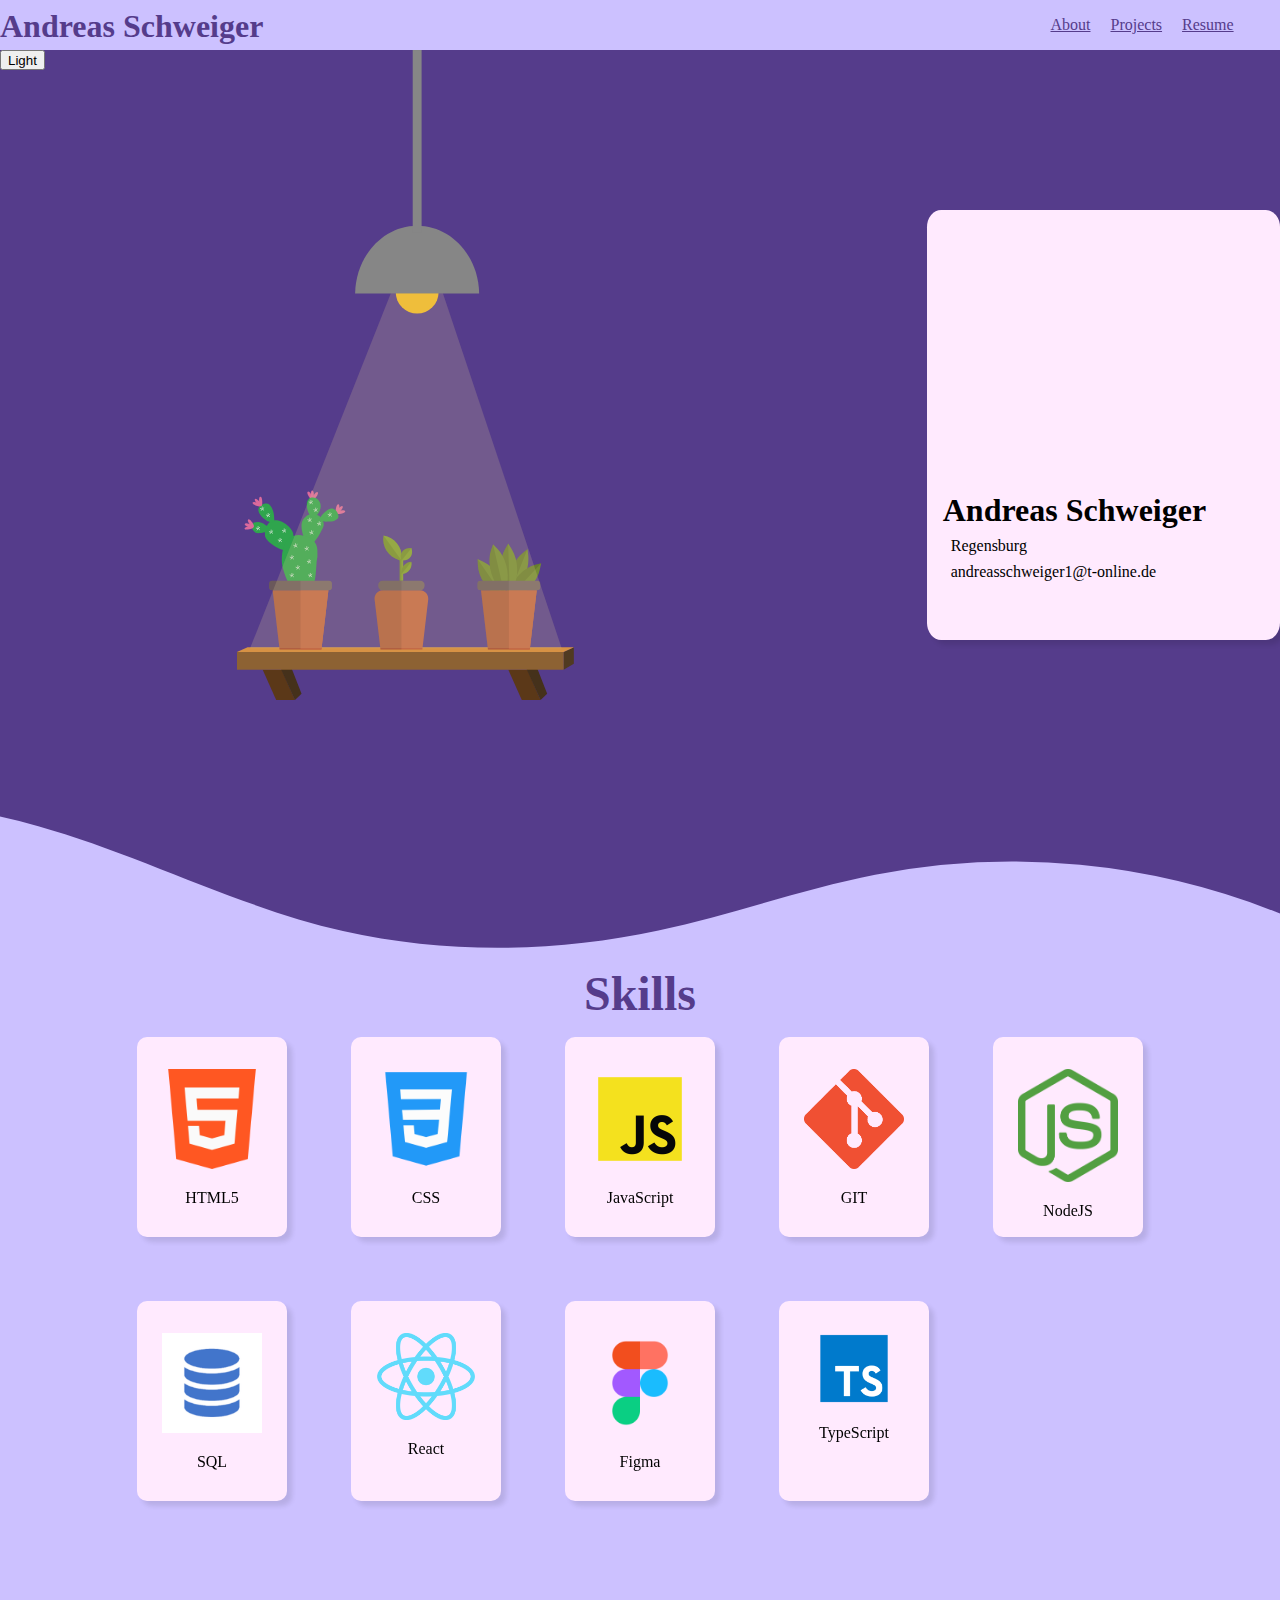
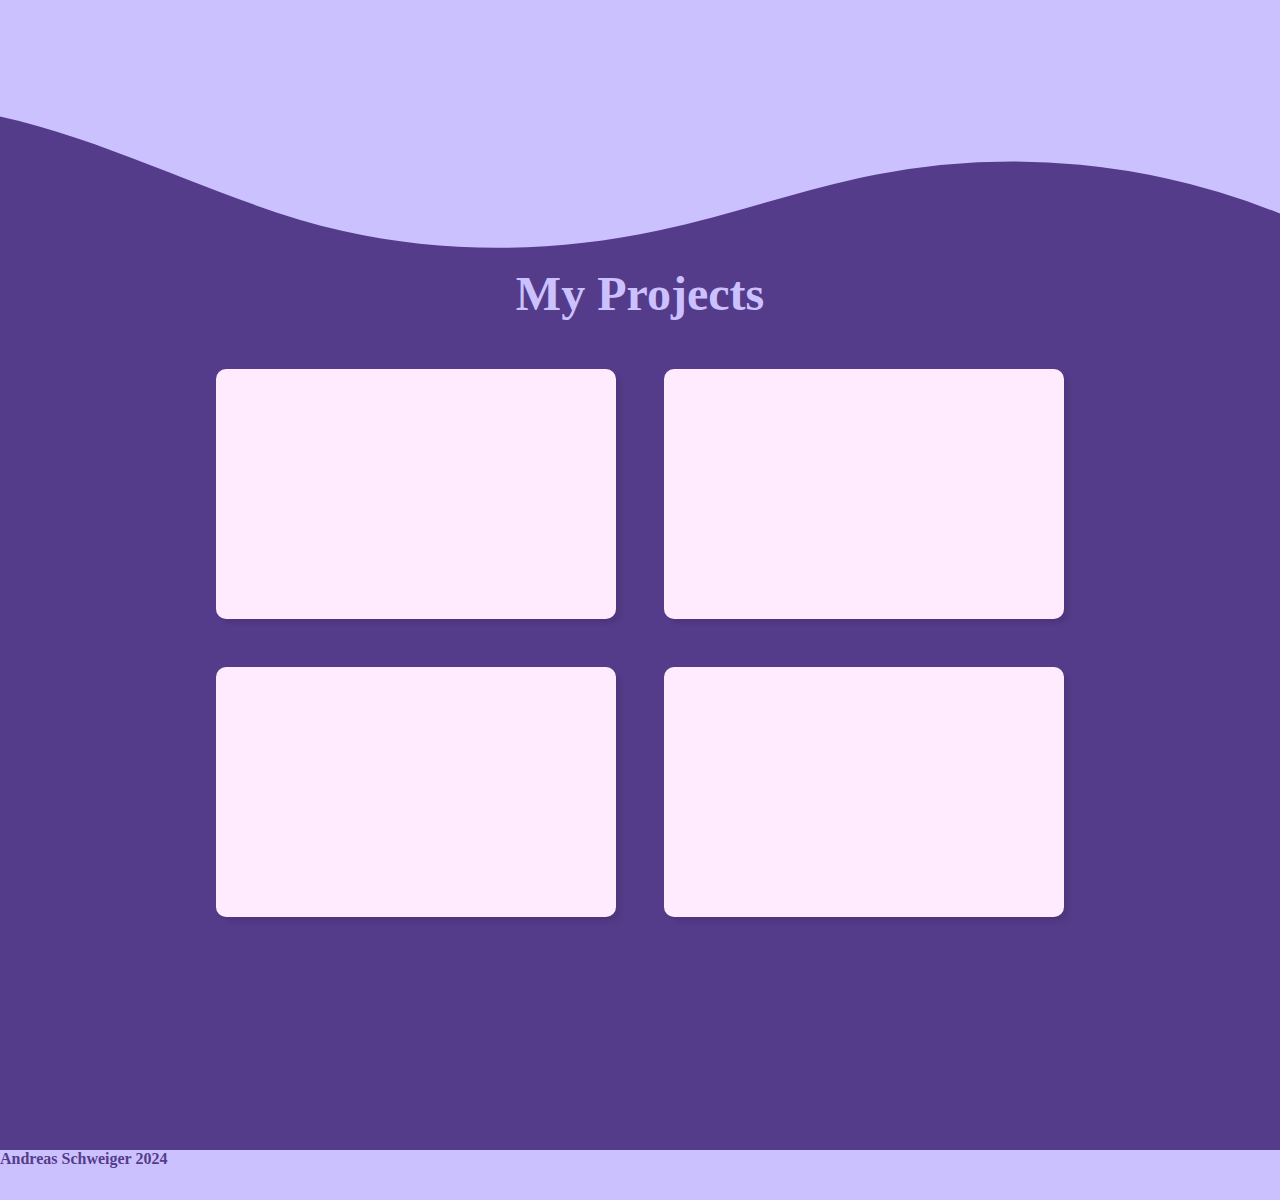
==== index.html @ 39b0c8f9 "adjusted appearence" ====
<!DOCTYPE html>
<html lang="en">
  <head>
    <meta charset="UTF-8" />
    <meta name="viewport" content="width=device-width, initial-scale=1.0" />

    <!-- Autoren Stylesheet -->
    <link rel="stylesheet" href="./src/css/styles.css" />
    <title>Portfolio</title>
  </head>
  <body>
    <!-- NAVIGATIONSLEISTE -->
    <nav id="header-nav">
      <div class="container" id="desktop-nav">
        <div>
          <img src="" alt="" />
          <a href="">
            <h1>Andreas Schweiger</h1>
          </a>
          <ul>
            <li><a href="">About</a></li>
            <li><a href="">Projects</a></li>
            <li><a href="">Resume</a></li>
          </ul>
        </div>
      </div>
    </nav>

    <!-- ABOUT-ME-SECTION -->

    <section id="about-me-section">
      <button id="lightSwitch" style="height: 20px">Light</button>
      <div class="svgContainer">
        <svg
          width="568"
          height="1095"
          viewBox="0 0 568 1095"
          fill="none"
          xmlns="http://www.w3.org/2000/svg"
        >
          <path
            d="M550.25 1014L567.445 1006V1034L550.25 1044V1014Z"
            fill="#503A21"
          />
          <path
            d="M43.2656 1044H75.4011L97.625 1095H66.0078L43.2656 1044Z"
            fill="#5B3818"
          />
          <path
            d="M457.062 1044H489.198L511.422 1095H479.805L457.062 1044Z"
            fill="#5B3818"
          />
          <path
            d="M73.2188 1041H91.794L108.719 1084.5L97.625 1095L73.2188 1041Z"
            fill="#45311B"
          />
          <path
            d="M487.016 1041H505.591L522.516 1084.5L511.422 1095L487.016 1041Z"
            fill="#45311B"
          />
          <rect y="1014" width="550.25" height="30" fill="#8D6233" />
          <path d="M17.75 1006H568L550.25 1014H0L17.75 1006Z" fill="#D79244" />
          <path
            d="M489.491 840.564L490.681 851.78C492.795 871.709 483.196 897.923 468.39 912.654L455.509 925.471L455.14 907.024C454.717 885.822 465.842 860.256 480.974 847.656L489.491 840.564Z"
            fill="#748B34"
          />
          <path
            fill-rule="evenodd"
            clip-rule="evenodd"
            d="M489.491 840.564L455.509 925.471L455.14 907.024C454.717 885.822 465.842 860.256 480.974 847.656L489.491 840.564Z"
            fill="black"
            fill-opacity="0.1"
          />
          <path
            d="M512.431 864.442L510.266 874.869C506.19 894.502 488.52 914.986 469.234 922.435L453.147 928.649L458.279 911.883C464.43 891.783 483.416 872.567 502.367 867.26L512.431 864.442Z"
            fill="#748B34"
          />
          <path
            fill-rule="evenodd"
            clip-rule="evenodd"
            d="M512.431 864.442L453.147 928.649L458.279 911.883C464.43 891.783 483.416 872.567 502.367 867.26L512.431 864.442Z"
            fill="black"
            fill-opacity="0.1"
          />
          <path
            d="M405.244 857.558L414.927 861.991C433.158 870.338 449.191 892.128 452.157 912.588L454.631 929.655L439.429 920.918C421.204 910.443 406.701 887.653 405.75 867.997L405.244 857.558Z"
            fill="#748B34"
          />
          <path
            fill-rule="evenodd"
            clip-rule="evenodd"
            d="M405.244 857.558L454.631 929.655L439.429 920.918C421.204 910.443 406.701 887.653 405.75 867.997L405.244 857.558Z"
            fill="black"
            fill-opacity="0.1"
          />
          <path
            d="M456.896 831.494L462.655 840.452C473.498 857.319 475.236 884.315 466.69 903.141L459.562 918.844L451.48 903.284C441.79 884.63 441.88 857.616 451.688 840.555L456.896 831.494Z"
            fill="#748B34"
          />
          <path
            fill-rule="evenodd"
            clip-rule="evenodd"
            d="M456.896 831.494L459.562 918.844L451.48 903.284C441.79 884.63 441.88 857.616 451.688 840.555L456.896 831.494Z"
            fill="black"
            fill-opacity="0.1"
          />
          <path
            d="M431.348 832.621L438.727 840.298C452.622 854.755 459.538 880.909 454.787 901.03L450.823 917.813L439.89 904.106C426.782 887.673 421.656 861.15 427.986 842.516L431.348 832.621Z"
            fill="#748B34"
          />
          <path
            fill-rule="evenodd"
            clip-rule="evenodd"
            d="M431.348 832.621L450.823 917.813L439.89 904.106C426.782 887.673 421.656 861.15 427.986 842.516L431.348 832.621Z"
            fill="black"
            fill-opacity="0.1"
          />
          <path d="M411 910H505L493.25 1010H422.75L411 910Z" fill="#C26544" />
          <path
            fill-rule="evenodd"
            clip-rule="evenodd"
            d="M505 910H458V1010H493.25L505 910Z"
            fill="#C26544"
          />
          <path
            d="M411 910L422.75 1010H458V910H411Z"
            fill="black"
            fill-opacity="0.1"
          />
          <rect x="405" y="894" width="106" height="16" rx="5" fill="#766366" />
          <path
            fill-rule="evenodd"
            clip-rule="evenodd"
            d="M458 894H410C407.239 894 405 896.239 405 899V905C405 907.761 407.239 910 410 910H458V894Z"
            fill="black"
            fill-opacity="0.1"
          />
          <ellipse
            cx="126.779"
            cy="749.656"
            rx="2.6669"
            ry="7.65615"
            fill="#DC6A9C"
          />
          <ellipse
            cx="2.63903"
            cy="7.74261"
            rx="2.63903"
            ry="7.74261"
            transform="matrix(0.877053 -0.480393 0.513325 0.858194 117 745.386)"
            fill="#DC6A9C"
          />
          <ellipse
            cx="2.62961"
            cy="7.77138"
            rx="2.62961"
            ry="7.77138"
            transform="matrix(0.830435 0.557116 -0.590987 0.806681 133.633 743.624)"
            fill="#DC6A9C"
          />
          <ellipse
            cx="172.586"
            cy="774.268"
            rx="2.6669"
            ry="7.65615"
            transform="rotate(42.978 172.586 774.268)"
            fill="#DC6A9C"
          />
          <ellipse
            cx="2.63903"
            cy="7.74261"
            rx="2.63903"
            ry="7.74261"
            transform="matrix(0.969158 0.24644 -0.20949 0.977811 168.343 764.477)"
            fill="#DC6A9C"
          />
          <ellipse
            cx="2.62961"
            cy="7.77138"
            rx="2.62961"
            ry="7.77138"
            transform="matrix(0.227763 0.973717 -0.982304 0.187293 181.714 774.526)"
            fill="#DC6A9C"
          />
          <path
            d="M95 817C95 828.322 99.4787 844 86.5 844C73.5213 844 47 828.322 47 817C47 805.678 51.5213 792 64.5 792C77.4787 792 95 805.678 95 817Z"
            fill="#2FA54D"
          />
          <path
            d="M145 804.5C140.485 814.581 128.308 836.774 121 833.5C113.692 830.226 105.485 804.081 110 794C114.515 783.919 126.276 778.654 133.585 781.927C140.893 785.201 149.515 794.419 145 804.5Z"
            fill="#2FA54D"
          />
          <path
            d="M141 768.5C141 777.613 133.523 787 128 787C122.477 787 117.5 775.113 117.5 766C117.5 756.887 122.477 754 128 754C133.523 754 141 759.387 141 768.5Z"
            fill="#2FA54D"
          />
          <path
            d="M171 786C171 790.418 163.956 794.5 156.5 794.5C149.044 794.5 139 795.418 139 791C139 786.582 152.044 772.5 159.5 772.5C166.956 772.5 171 781.582 171 786Z"
            fill="#2FA54D"
          />
          <path
            d="M54 807.5C54 812.194 42.4036 814 35.5 814C28.5964 814 25 807.194 25 802.5C25 797.806 28.5964 795 35.5 795C42.4036 795 54 802.806 54 807.5Z"
            fill="#2FA54D"
          />
          <path
            d="M62.5 786.5C62.5 794.232 65.232 795.5 57.5 795.5C49.768 795.5 36 783.232 36 775.5C36 767.768 42.268 764 50 764C57.732 764 62.5 778.768 62.5 786.5Z"
            fill="#2FA54D"
          />
          <path
            d="M135.5 854C132.789 862.867 134.418 897.541 126.853 902.5C117.294 908.765 96.3389 901.983 89.8529 900C85.2041 898.579 80.9806 885.303 78.3529 877C74.4127 864.55 74.6717 850.04 78.3529 838C84.4889 817.93 100.734 814.948 112.353 818.5C119.967 820.828 128.544 822.432 133.5 833.5C136.107 839.323 135.5 846 135.5 854Z"
            fill="#2FA54D"
          />
          <line x1="102.551" y1="868" x2="102.551" y2="872" stroke="#E6EDE7" />
          <line
            y1="-0.5"
            x2="4.26736"
            y2="-0.5"
            transform="matrix(0.752027 -0.659132 0.589716 0.807611 102.842 873)"
            stroke="#E6EDE7"
          />
          <line
            y1="-0.5"
            x2="3.15029"
            y2="-0.5"
            transform="matrix(0.772625 0.634862 -0.564881 0.825173 102.842 873)"
            stroke="#E6EDE7"
          />
          <line
            y1="-0.5"
            x2="3.23165"
            y2="-0.5"
            transform="matrix(-0.564881 0.825173 -0.772625 -0.634862 102.082 872.167)"
            stroke="#E6EDE7"
          />
          <line
            y1="-0.5"
            x2="4.09034"
            y2="-0.5"
            transform="matrix(-0.939322 -0.343038 0.291075 -0.9567 102.842 872.167)"
            stroke="#E6EDE7"
          />
          <line x1="121.551" y1="858" x2="121.551" y2="862" stroke="#E6EDE7" />
          <line
            y1="-0.5"
            x2="4.26736"
            y2="-0.5"
            transform="matrix(0.752027 -0.659132 0.589716 0.807611 121.842 863)"
            stroke="#E6EDE7"
          />
          <line
            y1="-0.5"
            x2="3.15029"
            y2="-0.5"
            transform="matrix(0.772625 0.634862 -0.564881 0.825173 121.842 863)"
            stroke="#E6EDE7"
          />
          <line
            y1="-0.5"
            x2="3.23165"
            y2="-0.5"
            transform="matrix(-0.564881 0.825173 -0.772625 -0.634862 121.082 862.167)"
            stroke="#E6EDE7"
          />
          <line
            y1="-0.5"
            x2="4.09034"
            y2="-0.5"
            transform="matrix(-0.939322 -0.343038 0.291075 -0.9567 121.842 862.167)"
            stroke="#E6EDE7"
          />
          <line x1="92.5513" y1="851" x2="92.5513" y2="855" stroke="#E6EDE7" />
          <line
            y1="-0.5"
            x2="4.26736"
            y2="-0.5"
            transform="matrix(0.752027 -0.659132 0.589716 0.807611 92.8422 856)"
            stroke="#E6EDE7"
          />
          <line
            y1="-0.5"
            x2="3.15029"
            y2="-0.5"
            transform="matrix(0.772625 0.634862 -0.564881 0.825173 92.8422 856)"
            stroke="#E6EDE7"
          />
          <line
            y1="-0.5"
            x2="3.23165"
            y2="-0.5"
            transform="matrix(-0.564881 0.825173 -0.772625 -0.634862 92.0815 855.167)"
            stroke="#E6EDE7"
          />
          <line
            y1="-0.5"
            x2="4.09034"
            y2="-0.5"
            transform="matrix(-0.939322 -0.343038 0.291075 -0.9567 92.8422 855.167)"
            stroke="#E6EDE7"
          />
          <line x1="117.551" y1="836" x2="117.551" y2="840" stroke="#E6EDE7" />
          <line
            y1="-0.5"
            x2="4.26736"
            y2="-0.5"
            transform="matrix(0.752027 -0.659132 0.589716 0.807611 117.842 841)"
            stroke="#E6EDE7"
          />
          <line
            y1="-0.5"
            x2="3.15029"
            y2="-0.5"
            transform="matrix(0.772625 0.634862 -0.564881 0.825173 117.842 841)"
            stroke="#E6EDE7"
          />
          <line
            y1="-0.5"
            x2="3.23165"
            y2="-0.5"
            transform="matrix(-0.564881 0.825173 -0.772625 -0.634862 117.082 840.167)"
            stroke="#E6EDE7"
          />
          <line
            y1="-0.5"
            x2="4.09034"
            y2="-0.5"
            transform="matrix(-0.939322 -0.343038 0.291075 -0.9567 117.842 840.167)"
            stroke="#E6EDE7"
          />
          <line x1="98.5513" y1="831" x2="98.5513" y2="835" stroke="#E6EDE7" />
          <line
            y1="-0.5"
            x2="4.26736"
            y2="-0.5"
            transform="matrix(0.752027 -0.659132 0.589716 0.807611 98.8422 836)"
            stroke="#E6EDE7"
          />
          <line
            y1="-0.5"
            x2="3.15029"
            y2="-0.5"
            transform="matrix(0.772625 0.634862 -0.564881 0.825173 98.8422 836)"
            stroke="#E6EDE7"
          />
          <line
            y1="-0.5"
            x2="3.23165"
            y2="-0.5"
            transform="matrix(-0.564881 0.825173 -0.772625 -0.634862 98.0815 835.167)"
            stroke="#E6EDE7"
          />
          <line
            y1="-0.5"
            x2="4.09034"
            y2="-0.5"
            transform="matrix(-0.939322 -0.343038 0.291075 -0.9567 98.8422 835.167)"
            stroke="#E6EDE7"
          />
          <path d="M60 910H154L142.25 1010H71.75L60 910Z" fill="#C26544" />
          <path
            fill-rule="evenodd"
            clip-rule="evenodd"
            d="M154 910H107V1010H142.25L154 910Z"
            fill="#C26544"
          />
          <path
            d="M60 910L71.75 1010H107V910H60Z"
            fill="black"
            fill-opacity="0.1"
          />
          <rect x="54" y="894" width="106" height="16" rx="5" fill="#766366" />
          <path
            fill-rule="evenodd"
            clip-rule="evenodd"
            d="M107 894H59C56.2386 894 54 896.239 54 899V905C54 907.761 56.2386 910 59 910H107V894Z"
            fill="black"
            fill-opacity="0.1"
          />
          <line x1="125.551" y1="809" x2="125.551" y2="813" stroke="#E6EDE7" />
          <line
            y1="-0.5"
            x2="4.26736"
            y2="-0.5"
            transform="matrix(0.752027 -0.659132 0.589716 0.807611 125.842 814)"
            stroke="#E6EDE7"
          />
          <line
            y1="-0.5"
            x2="3.15029"
            y2="-0.5"
            transform="matrix(0.772625 0.634862 -0.564881 0.825173 125.842 814)"
            stroke="#E6EDE7"
          />
          <line
            y1="-0.5"
            x2="3.23165"
            y2="-0.5"
            transform="matrix(-0.564881 0.825173 -0.772625 -0.634862 125.082 813.167)"
            stroke="#E6EDE7"
          />
          <line
            y1="-0.5"
            x2="4.09034"
            y2="-0.5"
            transform="matrix(-0.939322 -0.343038 0.291075 -0.9567 125.842 813.167)"
            stroke="#E6EDE7"
          />
          <line x1="122.551" y1="788" x2="122.551" y2="792" stroke="#E6EDE7" />
          <line
            y1="-0.5"
            x2="4.26736"
            y2="-0.5"
            transform="matrix(0.752027 -0.659132 0.589716 0.807611 122.842 793)"
            stroke="#E6EDE7"
          />
          <line
            y1="-0.5"
            x2="3.15029"
            y2="-0.5"
            transform="matrix(0.772625 0.634862 -0.564881 0.825173 122.842 793)"
            stroke="#E6EDE7"
          />
          <line
            y1="-0.5"
            x2="3.23165"
            y2="-0.5"
            transform="matrix(-0.564881 0.825173 -0.772625 -0.634862 122.082 792.167)"
            stroke="#E6EDE7"
          />
          <line
            y1="-0.5"
            x2="4.09034"
            y2="-0.5"
            transform="matrix(-0.939322 -0.343038 0.291075 -0.9567 122.842 792.167)"
            stroke="#E6EDE7"
          />
          <line x1="138.551" y1="794" x2="138.551" y2="798" stroke="#E6EDE7" />
          <line
            y1="-0.5"
            x2="4.26736"
            y2="-0.5"
            transform="matrix(0.752027 -0.659132 0.589716 0.807611 138.842 799)"
            stroke="#E6EDE7"
          />
          <line
            y1="-0.5"
            x2="3.15029"
            y2="-0.5"
            transform="matrix(0.772625 0.634862 -0.564881 0.825173 138.842 799)"
            stroke="#E6EDE7"
          />
          <line
            y1="-0.5"
            x2="3.23165"
            y2="-0.5"
            transform="matrix(-0.564881 0.825173 -0.772625 -0.634862 138.082 798.167)"
            stroke="#E6EDE7"
          />
          <line
            y1="-0.5"
            x2="4.09034"
            y2="-0.5"
            transform="matrix(-0.939322 -0.343038 0.291075 -0.9567 138.842 798.167)"
            stroke="#E6EDE7"
          />
          <line x1="72.5513" y1="822" x2="72.5513" y2="826" stroke="#E6EDE7" />
          <line
            y1="-0.5"
            x2="4.26736"
            y2="-0.5"
            transform="matrix(0.752027 -0.659132 0.589716 0.807611 72.8422 827)"
            stroke="#E6EDE7"
          />
          <line
            y1="-0.5"
            x2="3.15029"
            y2="-0.5"
            transform="matrix(0.772625 0.634862 -0.564881 0.825173 72.8422 827)"
            stroke="#E6EDE7"
          />
          <line
            y1="-0.5"
            x2="3.23165"
            y2="-0.5"
            transform="matrix(-0.564881 0.825173 -0.772625 -0.634862 72.0815 826.167)"
            stroke="#E6EDE7"
          />
          <line
            y1="-0.5"
            x2="4.09034"
            y2="-0.5"
            transform="matrix(-0.939322 -0.343038 0.291075 -0.9567 72.8422 826.167)"
            stroke="#E6EDE7"
          />
          <line x1="79.5513" y1="806" x2="79.5513" y2="810" stroke="#E6EDE7" />
          <line
            y1="-0.5"
            x2="4.26736"
            y2="-0.5"
            transform="matrix(0.752027 -0.659132 0.589716 0.807611 79.8422 811)"
            stroke="#E6EDE7"
          />
          <line
            y1="-0.5"
            x2="3.15029"
            y2="-0.5"
            transform="matrix(0.772625 0.634862 -0.564881 0.825173 79.8422 811)"
            stroke="#E6EDE7"
          />
          <line
            y1="-0.5"
            x2="3.23165"
            y2="-0.5"
            transform="matrix(-0.564881 0.825173 -0.772625 -0.634862 79.0815 810.167)"
            stroke="#E6EDE7"
          />
          <line
            y1="-0.5"
            x2="4.09034"
            y2="-0.5"
            transform="matrix(-0.939322 -0.343038 0.291075 -0.9567 79.8422 810.167)"
            stroke="#E6EDE7"
          />
          <line x1="57.5513" y1="808" x2="57.5513" y2="812" stroke="#E6EDE7" />
          <line
            y1="-0.5"
            x2="4.26736"
            y2="-0.5"
            transform="matrix(0.752027 -0.659132 0.589716 0.807611 57.8422 813)"
            stroke="#E6EDE7"
          />
          <line
            y1="-0.5"
            x2="3.15029"
            y2="-0.5"
            transform="matrix(0.772625 0.634862 -0.564881 0.825173 57.8422 813)"
            stroke="#E6EDE7"
          />
          <line
            y1="-0.5"
            x2="3.23165"
            y2="-0.5"
            transform="matrix(-0.564881 0.825173 -0.772625 -0.634862 57.0815 812.167)"
            stroke="#E6EDE7"
          />
          <line
            y1="-0.5"
            x2="4.09034"
            y2="-0.5"
            transform="matrix(-0.939322 -0.343038 0.291075 -0.9567 57.8422 812.167)"
            stroke="#E6EDE7"
          />
          <line x1="123.551" y1="881" x2="123.551" y2="885" stroke="#E6EDE7" />
          <line
            y1="-0.5"
            x2="4.26736"
            y2="-0.5"
            transform="matrix(0.752027 -0.659132 0.589716 0.807611 123.842 886)"
            stroke="#E6EDE7"
          />
          <line
            y1="-0.5"
            x2="3.15029"
            y2="-0.5"
            transform="matrix(0.772625 0.634862 -0.564881 0.825173 123.842 886)"
            stroke="#E6EDE7"
          />
          <line
            y1="-0.5"
            x2="3.23165"
            y2="-0.5"
            transform="matrix(-0.564881 0.825173 -0.772625 -0.634862 123.082 885.167)"
            stroke="#E6EDE7"
          />
          <line
            y1="-0.5"
            x2="4.09034"
            y2="-0.5"
            transform="matrix(-0.939322 -0.343038 0.291075 -0.9567 123.842 885.167)"
            stroke="#E6EDE7"
          />
          <line x1="35.5513" y1="802" x2="35.5513" y2="806" stroke="#E6EDE7" />
          <line
            y1="-0.5"
            x2="4.26736"
            y2="-0.5"
            transform="matrix(0.752027 -0.659132 0.589716 0.807611 35.8422 807)"
            stroke="#E6EDE7"
          />
          <line
            y1="-0.5"
            x2="3.15029"
            y2="-0.5"
            transform="matrix(0.772625 0.634862 -0.564881 0.825173 35.8422 807)"
            stroke="#E6EDE7"
          />
          <line
            y1="-0.5"
            x2="3.23165"
            y2="-0.5"
            transform="matrix(-0.564881 0.825173 -0.772625 -0.634862 35.0815 806.167)"
            stroke="#E6EDE7"
          />
          <line
            y1="-0.5"
            x2="4.09034"
            y2="-0.5"
            transform="matrix(-0.939322 -0.343038 0.291075 -0.9567 35.8422 806.167)"
            stroke="#E6EDE7"
          />
          <line x1="42.5513" y1="769" x2="42.5513" y2="773" stroke="#E6EDE7" />
          <line
            y1="-0.5"
            x2="4.26736"
            y2="-0.5"
            transform="matrix(0.752027 -0.659132 0.589716 0.807611 42.8422 774)"
            stroke="#E6EDE7"
          />
          <line
            y1="-0.5"
            x2="3.15029"
            y2="-0.5"
            transform="matrix(0.772625 0.634862 -0.564881 0.825173 42.8422 774)"
            stroke="#E6EDE7"
          />
          <line
            y1="-0.5"
            x2="3.23165"
            y2="-0.5"
            transform="matrix(-0.564881 0.825173 -0.772625 -0.634862 42.0815 773.167)"
            stroke="#E6EDE7"
          />
          <line
            y1="-0.5"
            x2="4.09034"
            y2="-0.5"
            transform="matrix(-0.939322 -0.343038 0.291075 -0.9567 42.8422 773.167)"
            stroke="#E6EDE7"
          />
          <line x1="52.5513" y1="780" x2="52.5513" y2="784" stroke="#E6EDE7" />
          <line
            y1="-0.5"
            x2="4.26736"
            y2="-0.5"
            transform="matrix(0.752027 -0.659132 0.589716 0.807611 52.8422 785)"
            stroke="#E6EDE7"
          />
          <line
            y1="-0.5"
            x2="3.15029"
            y2="-0.5"
            transform="matrix(0.772625 0.634862 -0.564881 0.825173 52.8422 785)"
            stroke="#E6EDE7"
          />
          <line
            y1="-0.5"
            x2="3.23165"
            y2="-0.5"
            transform="matrix(-0.564881 0.825173 -0.772625 -0.634862 52.0815 784.167)"
            stroke="#E6EDE7"
          />
          <line
            y1="-0.5"
            x2="4.09034"
            y2="-0.5"
            transform="matrix(-0.939322 -0.343038 0.291075 -0.9567 52.8422 784.167)"
            stroke="#E6EDE7"
          />
          <line x1="132.551" y1="771" x2="132.551" y2="775" stroke="#E6EDE7" />
          <line
            y1="-0.5"
            x2="4.26736"
            y2="-0.5"
            transform="matrix(0.752027 -0.659132 0.589716 0.807611 132.842 776)"
            stroke="#E6EDE7"
          />
          <line
            y1="-0.5"
            x2="3.15029"
            y2="-0.5"
            transform="matrix(0.772625 0.634862 -0.564881 0.825173 132.842 776)"
            stroke="#E6EDE7"
          />
          <line
            y1="-0.5"
            x2="3.23165"
            y2="-0.5"
            transform="matrix(-0.564881 0.825173 -0.772625 -0.634862 132.082 775.167)"
            stroke="#E6EDE7"
          />
          <line
            y1="-0.5"
            x2="4.09034"
            y2="-0.5"
            transform="matrix(-0.939322 -0.343038 0.291075 -0.9567 132.842 775.167)"
            stroke="#E6EDE7"
          />
          <line x1="124.551" y1="758" x2="124.551" y2="762" stroke="#E6EDE7" />
          <line
            y1="-0.5"
            x2="4.26736"
            y2="-0.5"
            transform="matrix(0.752027 -0.659132 0.589716 0.807611 124.842 763)"
            stroke="#E6EDE7"
          />
          <line
            y1="-0.5"
            x2="3.15029"
            y2="-0.5"
            transform="matrix(0.772625 0.634862 -0.564881 0.825173 124.842 763)"
            stroke="#E6EDE7"
          />
          <line
            y1="-0.5"
            x2="3.23165"
            y2="-0.5"
            transform="matrix(-0.564881 0.825173 -0.772625 -0.634862 124.082 762.167)"
            stroke="#E6EDE7"
          />
          <line
            y1="-0.5"
            x2="4.09034"
            y2="-0.5"
            transform="matrix(-0.939322 -0.343038 0.291075 -0.9567 124.842 762.167)"
            stroke="#E6EDE7"
          />
          <line x1="156.551" y1="779" x2="156.551" y2="783" stroke="#E6EDE7" />
          <line
            y1="-0.5"
            x2="4.26736"
            y2="-0.5"
            transform="matrix(0.752027 -0.659132 0.589716 0.807611 156.842 784)"
            stroke="#E6EDE7"
          />
          <line
            y1="-0.5"
            x2="3.15029"
            y2="-0.5"
            transform="matrix(0.772625 0.634862 -0.564881 0.825173 156.842 784)"
            stroke="#E6EDE7"
          />
          <line
            y1="-0.5"
            x2="3.23165"
            y2="-0.5"
            transform="matrix(-0.564881 0.825173 -0.772625 -0.634862 156.082 783.167)"
            stroke="#E6EDE7"
          />
          <line
            y1="-0.5"
            x2="4.09034"
            y2="-0.5"
            transform="matrix(-0.939322 -0.343038 0.291075 -0.9567 156.842 783.167)"
            stroke="#E6EDE7"
          />
          <line x1="92.5513" y1="881" x2="92.5513" y2="885" stroke="#E6EDE7" />
          <line
            y1="-0.5"
            x2="4.26736"
            y2="-0.5"
            transform="matrix(0.752027 -0.659132 0.589716 0.807611 92.8422 886)"
            stroke="#E6EDE7"
          />
          <line
            y1="-0.5"
            x2="3.15029"
            y2="-0.5"
            transform="matrix(0.772625 0.634862 -0.564881 0.825173 92.8422 886)"
            stroke="#E6EDE7"
          />
          <line
            y1="-0.5"
            x2="3.23165"
            y2="-0.5"
            transform="matrix(-0.564881 0.825173 -0.772625 -0.634862 92.0815 885.167)"
            stroke="#E6EDE7"
          />
          <line
            y1="-0.5"
            x2="4.09034"
            y2="-0.5"
            transform="matrix(-0.939322 -0.343038 0.291075 -0.9567 92.8422 885.167)"
            stroke="#E6EDE7"
          />
          <ellipse
            cx="35.4097"
            cy="762.098"
            rx="2.6669"
            ry="7.65615"
            transform="rotate(-40.3213 35.4097 762.098)"
            fill="#DC6A9C"
          />
          <ellipse
            cx="2.63903"
            cy="7.74261"
            rx="2.63903"
            ry="7.74261"
            transform="matrix(0.35784 -0.933783 0.946688 0.322152 25.1912 765.17)"
            fill="#DC6A9C"
          />
          <ellipse
            cx="2.62961"
            cy="7.77138"
            rx="2.62961"
            ry="7.77138"
            transform="matrix(0.993641 -0.112593 0.0713974 0.997448 36.7317 753.064)"
            fill="#DC6A9C"
          />
          <ellipse
            cx="20.3494"
            cy="801.063"
            rx="2.6669"
            ry="7.65615"
            transform="rotate(-71.6161 20.3494 801.063)"
            fill="#DC6A9C"
          />
          <ellipse
            cx="2.63903"
            cy="7.74261"
            rx="2.63903"
            ry="7.74261"
            transform="matrix(-0.179268 -0.9838 0.97629 -0.216467 13.2134 808.996)"
            fill="#DC6A9C"
          />
          <ellipse
            cx="2.62961"
            cy="7.77138"
            rx="2.62961"
            ry="7.77138"
            transform="matrix(0.790588 -0.612348 0.579124 0.815239 16.7863 792.657)"
            fill="#DC6A9C"
          />
          <path
            d="M231.837 925.634C230.859 917.312 237.362 910 245.741 910H308.259C316.638 910 323.141 917.312 322.163 925.634L312.25 1010H241.75L231.837 925.634Z"
            fill="#C26544"
          />
          <path
            fill-rule="evenodd"
            clip-rule="evenodd"
            d="M277 910H245.741C237.362 910 230.859 917.312 231.837 925.634L241.75 1010H277V910Z"
            fill="black"
            fill-opacity="0.1"
          />
          <rect x="238" y="894" width="78" height="16" rx="7" fill="#766366" />
          <path
            fill-rule="evenodd"
            clip-rule="evenodd"
            d="M277 894H245C241.134 894 238 897.134 238 901V903C238 906.866 241.134 910 245 910H277V894Z"
            fill="black"
            fill-opacity="0.1"
          />
          <rect x="274" y="858" width="6" height="36" fill="#829F31" />
          <path
            fill-rule="evenodd"
            clip-rule="evenodd"
            d="M277 858H274V894H277V858Z"
            fill="black"
            fill-opacity="0.1"
          />
          <path
            d="M246.771 818.053V818.053C265.571 821.208 278.942 837.677 277.819 856.298L277.558 860.631L273.293 859.427C254.966 854.254 243.545 836.437 246.771 818.053V818.053Z"
            fill="#829F31"
          />
          <path
            fill-rule="evenodd"
            clip-rule="evenodd"
            d="M246.771 818.053L277.558 860.631L273.293 859.427C254.966 854.254 243.545 836.437 246.771 818.053V818.053Z"
            fill="black"
            fill-opacity="0.1"
          />
          <path
            d="M293.935 839.144V839.144C297.697 850.661 291.586 859.713 279.745 860.164L276.989 860.269L276.438 857.627C274.066 846.274 281.601 838.314 293.935 839.144V839.144Z"
            fill="#829F31"
          />
          <path
            fill-rule="evenodd"
            clip-rule="evenodd"
            d="M293.935 839.144L276.989 860.269L276.438 857.627C274.066 846.274 281.601 838.314 293.935 839.144V839.144Z"
            fill="black"
            fill-opacity="0.1"
          />
          <path
            d="M293.888 862.16V862.16C295.643 872.138 289.355 881.053 279.286 882.864L276.943 883.285L276.803 880.96C276.203 870.965 283.561 862.87 293.888 862.16V862.16Z"
            fill="#829F31"
          />
          <path
            fill-rule="evenodd"
            clip-rule="evenodd"
            d="M293.888 862.16L276.943 883.285L276.803 880.96C276.203 870.965 283.561 862.87 293.888 862.16V862.16Z"
            fill="black"
            fill-opacity="0.1"
          />
          <ellipse
            cx="303.516"
            cy="408.063"
            rx="36.1059"
            ry="35.9367"
            fill="#F2B925"
          />
          <path
            fill-rule="evenodd"
            clip-rule="evenodd"
            d="M199 410.177H408C406.986 346.941 360.588 296.026 303.5 296.026C246.412 296.026 200.014 346.941 199 410.177Z"
            fill="#868686"
          />
          <rect x="296" width="15" height="307" fill="#868686" />
          <path
            id="lightBeam"
            d="M259 410H347L547 1008H22L259 410Z"
            fill="#E7D094"
            fill-opacity="0.2"
          />
        </svg>
      </div>
      <div id="about-container">
        <a href="mailto:andreasschweiger1@t-online.de">Contact</a>
      </div>

      <div id="img-container" class="grow">
        <label for=""></label>
        <img
          style="visibility: hidden"
          src="./src/img/Autor_Picture.jpg"
          alt="Picture of author"
        />
        <h1>Andreas Schweiger</h1>
        <p>Regensburg</p>
        <p>andreasschweiger1@t-online.de</p>
      </div>

      <div class="wave">
        <svg
          data-name="Layer 1"
          xmlns="http://www.w3.org/2000/svg"
          viewBox="0 0 1200 120"
          preserveAspectRatio="none"
        >
          <path
            d="M321.39,56.44c58-10.79,114.16-30.13,172-41.86,82.39-16.72,168.19-17.73,250.45-.39C823.78,31,906.67,72,985.66,92.83c70.05,18.48,146.53,26.09,214.34,3V0H0V27.35A600.21,600.21,0,0,0,321.39,56.44Z"
            class="waveLight"
          ></path>
        </svg>
      </div>
    </section>

    <section id="skills-section">
      <h1>Skills</h1>
      <div class="grid-container">
        <div class="skills grow">
          <div class="flipper">
            <div class="front">
              <img src="./src/img/html_logo.png" alt="HTML Logo" />
              <p>HTML5</p>
            </div>
            <div class="back">
              <h1>HTML</h1>
              <p>Lorem</p>
            </div>
          </div>
        </div>

        <div class="skills grow">
          <div class="flipper">
            <div class="front">
              <img src="./src/img/css_logo.png" alt="HTML Logo" />
              <p>CSS</p>
            </div>
            <div class="back">
              <h1>CSS</h1>
              <p>Lorem</p>
            </div>
          </div>
        </div>

        <div class="skills grow">
          <div class="flipper">
            <div class="front">
              <img src="./src/img/js_logo.png" alt="HTML Logo" />
              <p>JavaScript</p>
            </div>
            <div class="back">
              <h1>JavaScript</h1>
              <p>Lorem</p>
            </div>
          </div>
        </div>

        <div class="skills grow">
          <div class="flipper">
            <div class="front">
              <img src="./src/img/git_logo.png" alt="HTML Logo" />
              <p>GIT</p>
            </div>
            <div class="back">
              <h1>GIT</h1>
              <p>Lorem</p>
            </div>
          </div>
        </div>

        <div class="skills grow">
          <div class="flipper">
            <div class="front">
              <img src="./src/img/node-js_logo.png" alt="HTML Logo" />
              <p>NodeJS</p>
            </div>
            <div class="back">
              <h1>NodeJS</h1>
              <p>Lorem</p>
            </div>
          </div>
        </div>

        <div class="skills grow">
          <div class="flipper">
            <div class="front">
              <img src="./src/img/sql_logo.png" alt="HTML Logo" />
              <p>SQL</p>
            </div>
            <div class="back">
              <h1>SQL</h1>
              <p>Lorem</p>
            </div>
          </div>
        </div>

        <div class="skills grow">
          <div class="flipper">
            <div class="front">
              <img src="./src/img/react_logo.png" alt="HTML Logo" />
              <p>React</p>
            </div>
            <div class="back">
              <h1>React</h1>
              <p>Lorem</p>
            </div>
          </div>
        </div>

        <div class="skills grow">
          <div class="flipper">
            <div class="front">
              <img src="./src/img/figma_logo.png" alt="HTML Logo" />
              <p>Figma</p>
            </div>
            <div class="back">
              <h1>Figma</h1>
              <p>Lorem</p>
            </div>
          </div>
        </div>

        <div class="skills grow">
          <div class="flipper">
            <div class="front">
              <img src="./src/img/ts_logo.png" alt="HTML Logo" />
              <p>TypeScript</p>
            </div>
            <div class="back">
              <h1>TypeScript</h1>
              <p>Lorem</p>
            </div>
          </div>
        </div>
      </div>
      <div class="wave">
        <svg
          data-name="Layer 1"
          xmlns="http://www.w3.org/2000/svg"
          viewBox="0 0 1200 120"
          preserveAspectRatio="none"
        >
          <path
            d="M321.39,56.44c58-10.79,114.16-30.13,172-41.86,82.39-16.72,168.19-17.73,250.45-.39C823.78,31,906.67,72,985.66,92.83c70.05,18.48,146.53,26.09,214.34,3V0H0V27.35A600.21,600.21,0,0,0,321.39,56.44Z"
            class="waveDark"
          ></path>
        </svg>
      </div>
    </section>

    <section id="project-Section">
      <h1>My Projects</h1>
      <div id="projectsGrid">
        <div class="grow"></div>
        <div class="grow"></div>
        <div class="grow"></div>
        <div class="grow"></div>
      </div>
    </section>

    <footer>Andreas Schweiger 2024</footer>

    <script src="./src/js/index.js"></script>
  </body>
</html>
---- src/css/styles.css ----
/* ===GLOBAL */

html {
  font-size: 16px;
  width: 100%;
}

body {
  margin: 0;
}

* {
  box-sizing: border-box;
}

/* ===GENERELL=== */

section {
  height: 100vh;
  position: relative;
}

h1 {
  margin: 0;
}

footer {
  height: 50px;
  background-color: #ccc1ff;
  color: #553c8b;
  font-weight: bold;
}

.grow {
  transition: all 0.2s ease-in-out;
  box-shadow: 5px 5px 5px rgba(0, 0, 0, 0.1);
}

.grow:hover {
  transform: scale(1.1);
}

/* Colores
#553C8B
#9EA9F0
#CCC1FF
#FFEAFE
*/

/* ===NAVIGATION-BAR=== */
#header-nav {
  width: 100%;
  height: 50px;
  background-color: #ccc1ff;
  position: relative;
}

#header-nav h1 {
  margin: 0;
  color: #553c8b;
  padding-top: 0.5rem;
  float: left;
}

#header-nav .col-6 {
  padding: 0;
}

#desktop-nav {
  width: 97%;
}

#header-nav ul {
  margin: 0;
  padding: 0;
  float: right;
  height: 100%;
}

#header-nav ul > li {
  display: inline-block;
  height: 100%;
  padding: 0.5rem;
}

#header-nav ul > li > a {
  margin-top: 0.5rem;
  display: inline-block;
  color: #553c8b;
}

@media (max-width: 423px) {
  #header-nav ul {
    display: none;
  }
}

/* ===ABOUT-ME=== */
#about-me-section {
  background-color: #553c8b;
  display: flex;
}

.svgContainer {
  display: inline-block;
  margin-left: 12rem;
}

.svgContainer svg {
  width: auto;
  height: 650px;
}

#about-container {
  margin-top: 3rem;
  padding-left: 3rem;
}

#about-container > h1 {
  font-size: 3rem;
}

#img-container {
  width: 650px;
  height: 430px;
  padding: 2rem 0;
  background-color: #ffeafe;
  border-radius: 4%;
  margin-left: 15rem;
  margin-top: 10rem;
}

/* @media (max-width: 1403px) {
  #img-container {
    display: none;
  }
} */

#about-me-section img {
  height: 250px;
  width: auto;
  display: flex;
  margin-right: auto;
  margin-left: auto;
  border-radius: 4%;
}

#img-container > h1 {
  padding-left: 1rem;
  margin-bottom: 0.5rem;
}

#img-container > p {
  padding-left: 1.5rem;
  margin-top: 0;
  margin-bottom: 0.5rem;
}

#about-container > a:link {
  text-decoration: none;
  color: #553c8b;
  font-size: 1.3rem;
}

#about-container > a:active {
  text-decoration: none;
  color: #553c8b;
  font-size: 1.3rem;
}

#about-container > a:visited {
  text-decoration: none;
  color: #553c8b;
  font-size: 1.3rem;
}

#about-container > a:hover {
  text-decoration: none;
  color: #553c8b;
  font-weight: bold;
  font-size: 1.3rem;
}

.wave {
  width: 100%;
  margin: 0;
  padding: 0;
}

.wave svg {
  width: 100%;
  margin: 0;
}

.wave {
  position: absolute;
  bottom: 0;
  left: 0;
  width: 100%;
  overflow: hidden;
  line-height: 0;
  transform: rotate(180deg);
}

.wave svg {
  position: relative;
  display: block;
  width: calc(118% + 1.3px);
  height: 160px;
}

.wave .waveLight {
  fill: #ccc1ff;
}

.wave .waveDark {
  fill: #553c8b;
}

/* ===SKILLS-SECTION===*/

#skills-section {
  background-color: #ccc1ff;
}

#skills-section > h1 {
  text-align: center;
  padding: 1rem;
  font-size: 3rem;
  color: #553c8b;
}

.grid-container {
  display: grid;
  grid-template-columns: auto auto auto auto auto;
  gap: 4rem;
  width: 80%;
  margin-left: auto;
  margin-right: auto;
  justify-content: center;
  align-items: center;
}

.skills img {
  width: 100px;
  height: auto;
  margin-top: 2rem;
}

.skills {
  text-align: center;
  background-color: #ffeafe;
  border-radius: 10px;
  width: 150px;
  height: 200px;
  background-color: transparent;
  box-shadow: none;
}

.flipper {
  position: relative;
  width: 100%;
  height: 100%;
  transition: transform 0.6s;
  transform-style: preserve-3d;
}

.skills:hover .flipper {
  transform: rotateY(180deg);
}

.front,
.back {
  position: absolute;
  width: 100%;
  height: 100%;
  backface-visibility: hidden;
  padding-left: 1rem;
  padding-right: 1rem;
  border-radius: 10px;
}

.front {
  background-color: #ffeafe;
  box-shadow: 5px 5px 5px rgba(0, 0, 0, 0.1);
}

.back {
  background-color: #ffeafe;
  transform: rotateY(180deg);
  box-shadow: 15px 15px 15px rgba(0, 0, 0, 0.1);
}

/* ===Projects Section=== */

#project-Section {
  background-color: #553c8b;
}

#project-Section > h1 {
  text-align: center;
  padding-top: 1rem;
  font-size: 3rem;
  color: #ccc1ff;
}

#projectsGrid {
  display: grid;
  grid-template-columns: auto auto;
  justify-content: center;
  padding-top: 3rem;
  gap: 3rem;
}

#projectsGrid > div {
  background-color: #ffeafe;
  border-radius: 10px;
  width: 400px;
  height: 250px;
}
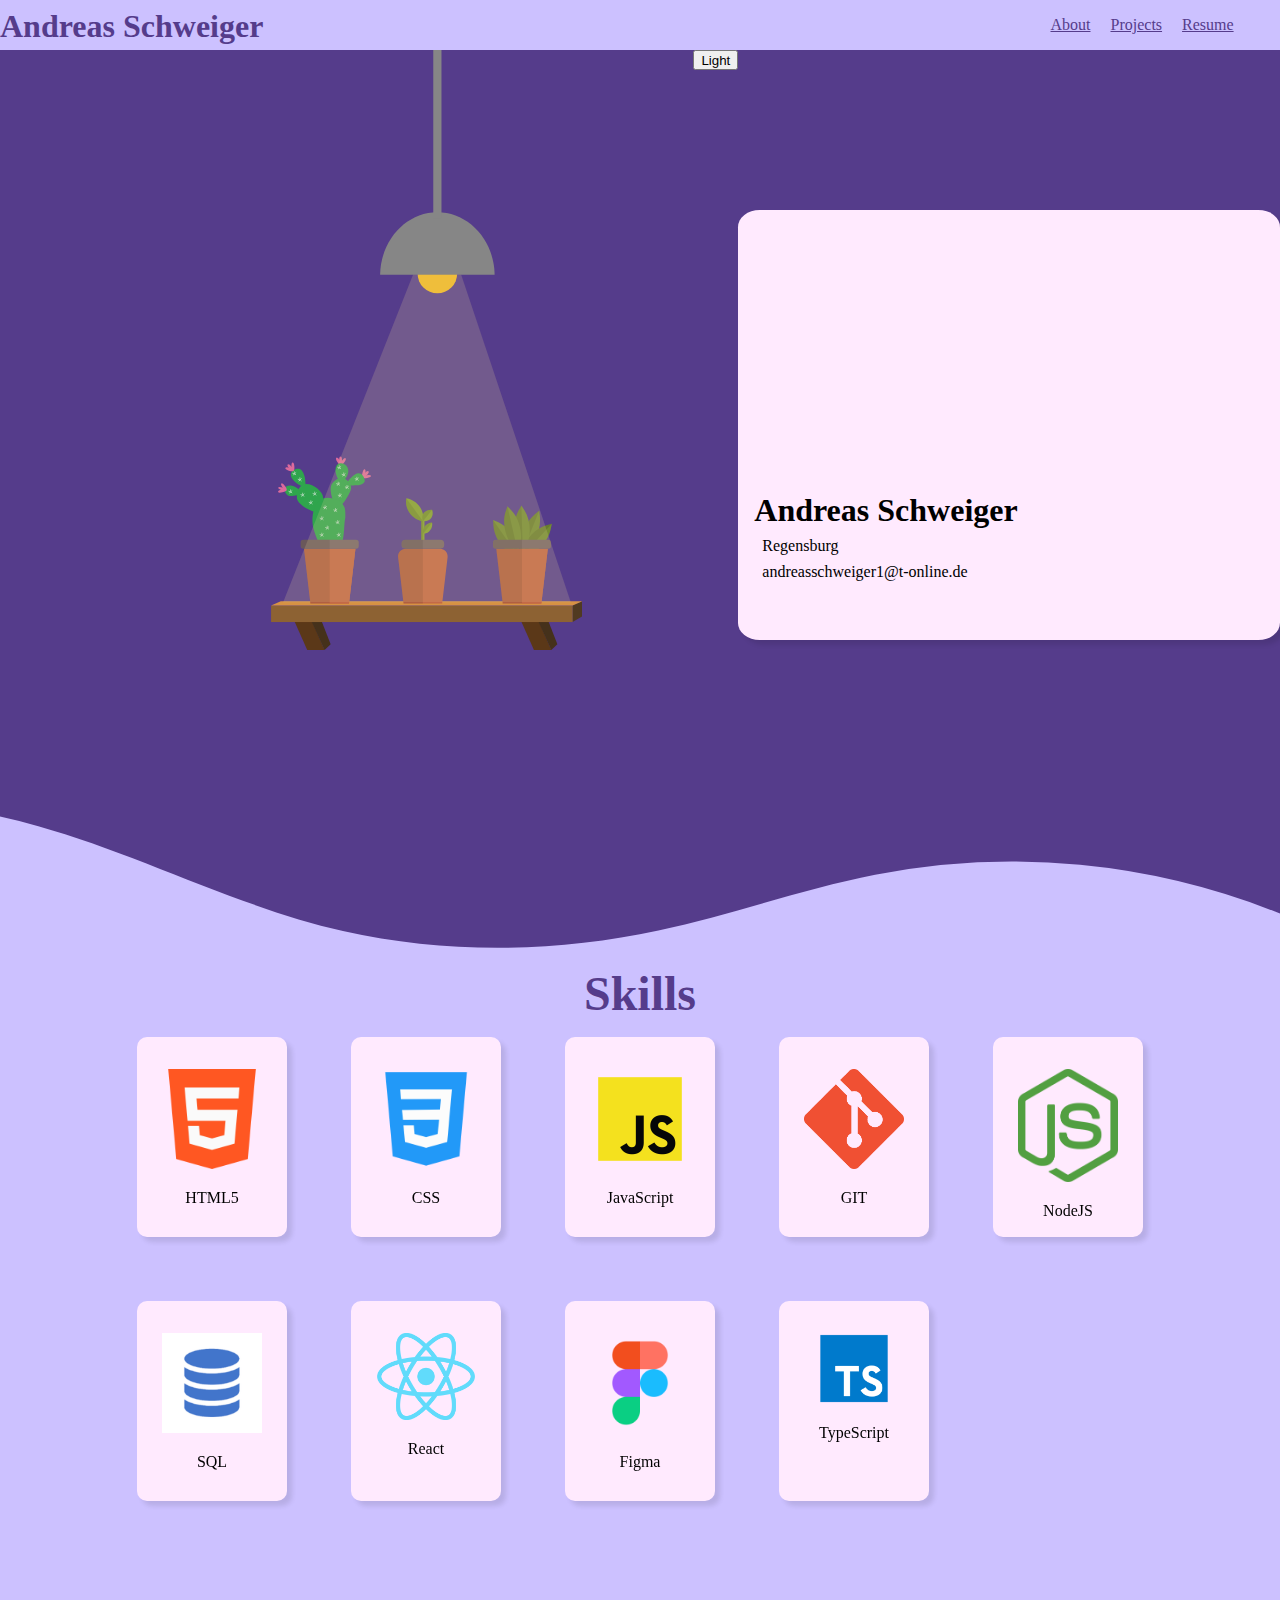
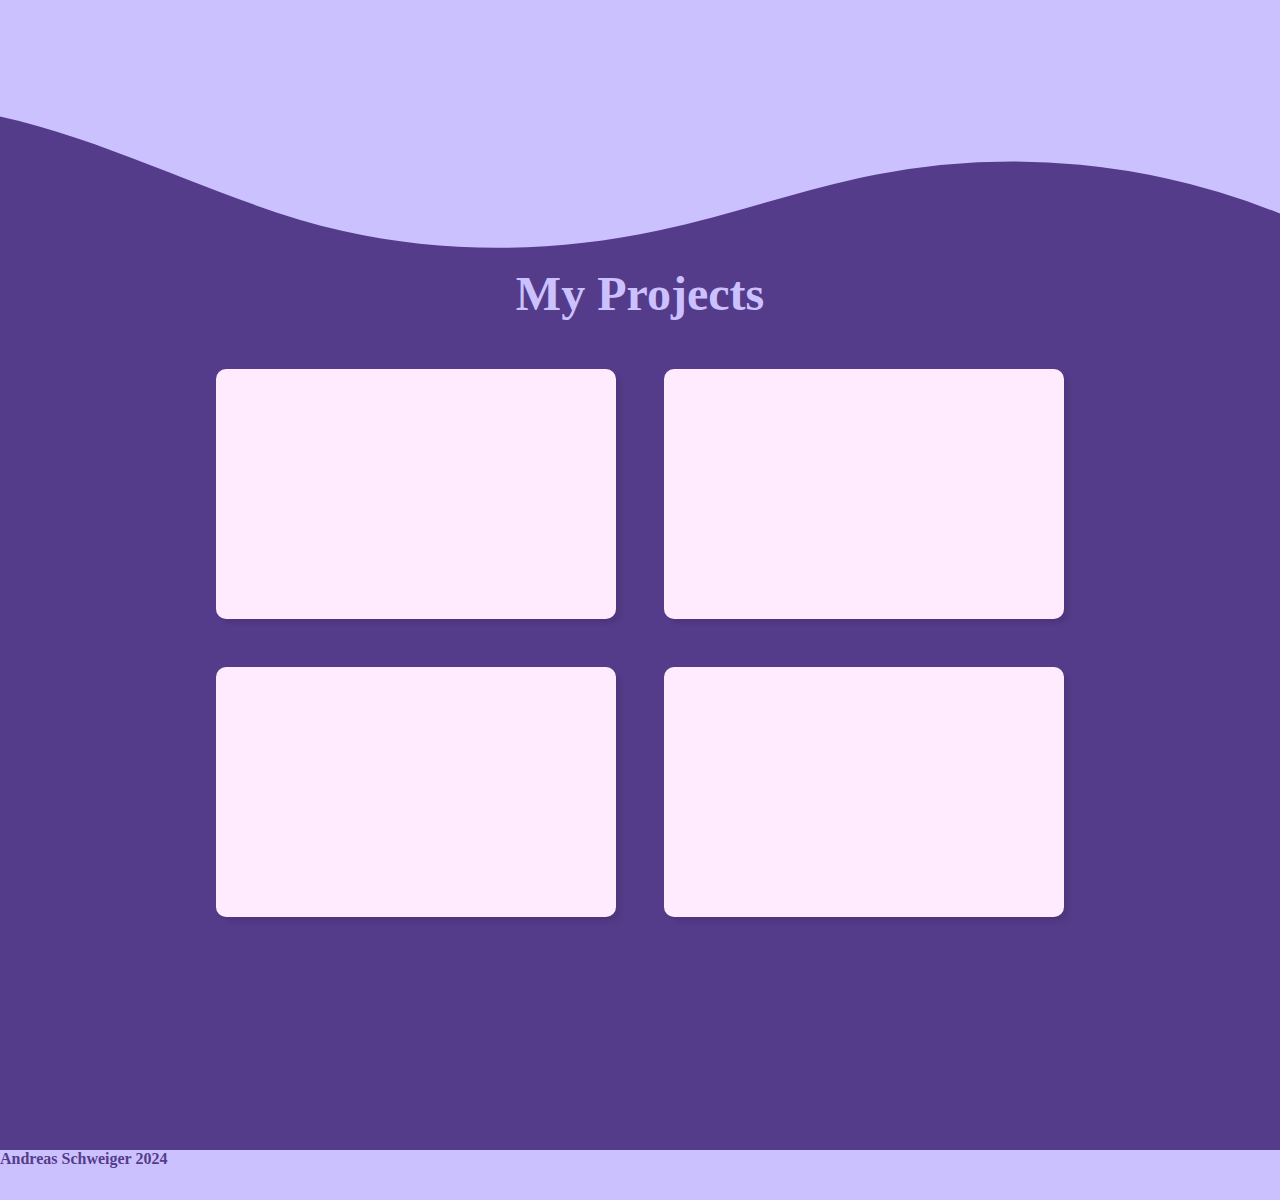
==== commit c80b62ea: "first step for responsiveness with media querries" ====
--- a/index.html
+++ b/index.html
@@ -29,7 +29,6 @@
     <!-- ABOUT-ME-SECTION -->
 
     <section id="about-me-section">
-      <button id="lightSwitch" style="height: 20px">Light</button>
       <div class="svgContainer">
         <svg
           width="568"
@@ -911,10 +910,10 @@
           />
         </svg>
       </div>
-      <div id="about-container">
+      <!-- <div id="about-container" style="display: none">
         <a href="mailto:andreasschweiger1@t-online.de">Contact</a>
-      </div>
-
+      </div> -->
+      <button id="lightSwitch" style="height: 20px">Light</button>
       <div id="img-container" class="grow">
         <label for=""></label>
         <img
--- a/src/css/styles.css
+++ b/src/css/styles.css
@@ -103,12 +103,14 @@
 
 .svgContainer {
   display: inline-block;
-  margin-left: 12rem;
+  margin-left: 10rem;
+  width: 50%;
+  height: 600px;
 }
 
 .svgContainer svg {
-  width: auto;
-  height: 650px;
+  width: 100%;
+  height: 600px;
 }
 
 #about-container {
@@ -126,8 +128,47 @@
   padding: 2rem 0;
   background-color: #ffeafe;
   border-radius: 4%;
-  margin-left: 15rem;
+
   margin-top: 10rem;
+}
+@media (max-width: 1133px) {
+  .svgContainer {
+    display: none;
+  }
+
+  #lightSwitch {
+    display: none;
+  }
+
+  #img-container {
+    margin: 0;
+  }
+
+  #about-me-section {
+    align-items: center;
+    justify-content: center;
+  }
+}
+
+@media (max-width: 720px) {
+  #img-container {
+    width: 550px;
+    height: 330px;
+  }
+}
+
+@media (max-width: 590px) {
+  #img-container {
+    width: 500px;
+    height: 300px;
+  }
+}
+
+@media (max-width: 530px) {
+  #img-container {
+    width: 260px;
+    height: 450px;
+  }
 }
 
 /* @media (max-width: 1403px) {
@@ -241,6 +282,37 @@
   align-items: center;
 }
 
+@media (max-width: 1080px) {
+  .grid-container {
+    grid-template-columns: auto auto auto auto;
+  }
+  #skills-section {
+    height: 135vh;
+  }
+}
+
+@media (max-width: 860px) {
+  .grid-container {
+    grid-template-columns: auto auto auto;
+  }
+}
+
+@media (max-width: 624px) {
+  .grid-container {
+    grid-template-columns: auto auto;
+  }
+
+  #skills-section {
+    height: 200vh;
+  }
+}
+
+@media (max-width: 400px) {
+  .grid-container {
+    grid-template-columns: auto;
+  }
+}
+
 .skills img {
   width: 100px;
   height: auto;
@@ -311,6 +383,15 @@
   padding-top: 3rem;
   gap: 3rem;
 }
+@media (max-width: 860px) {
+  #projectsGrid {
+    grid-template-columns: auto;
+    grid-template-rows: auto auto;
+  }
+  #projectsGrid > div:not(:nth-child(-n + 2)) {
+    display: none;
+  }
+}
 
 #projectsGrid > div {
   background-color: #ffeafe;
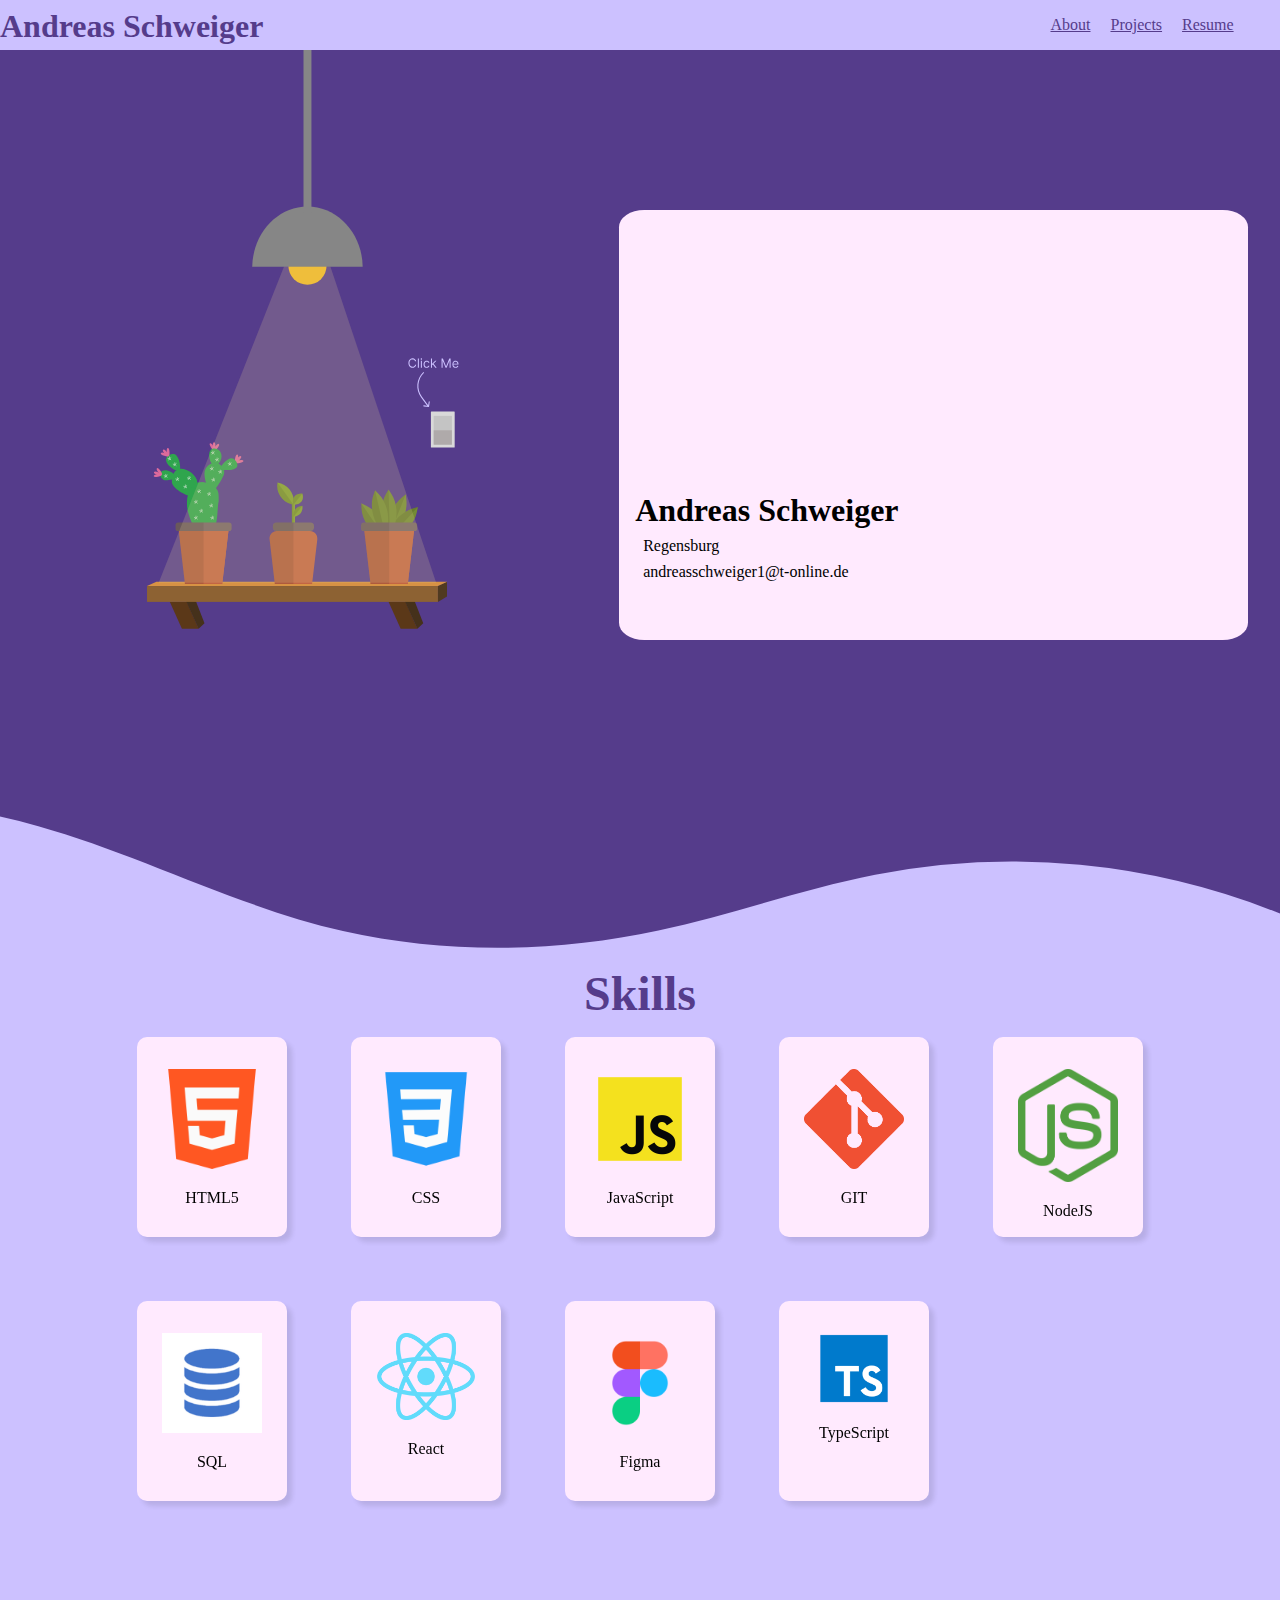
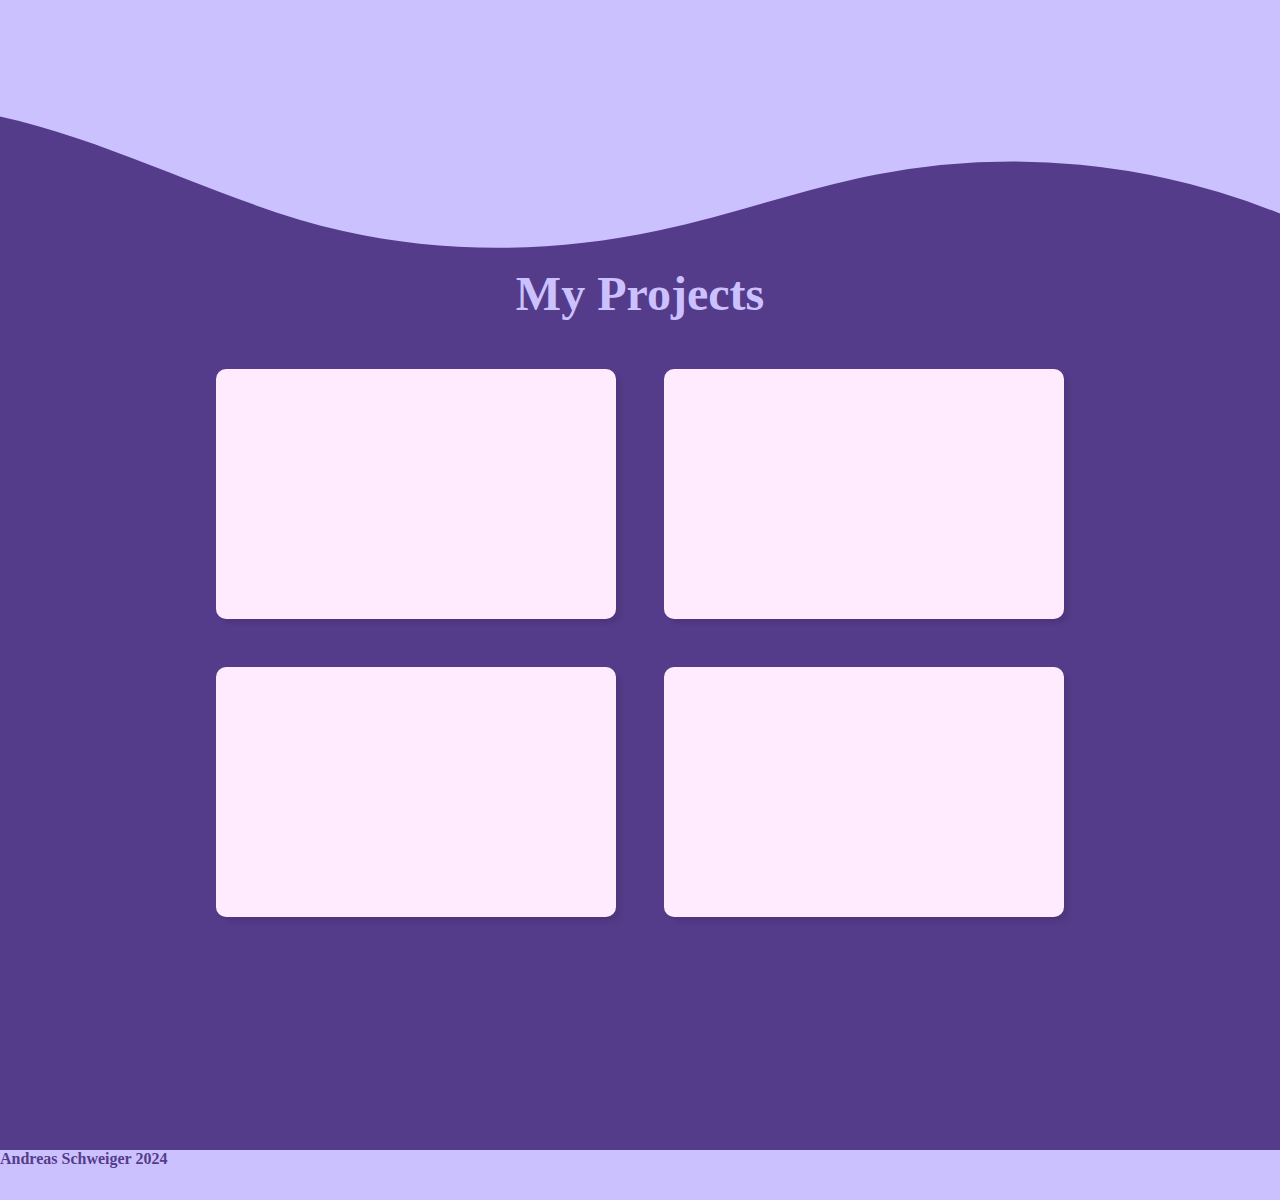
==== commit 7dc22ced: "visual adjustments" ====
--- a/index.html
+++ b/index.html
@@ -31,9 +31,9 @@
     <section id="about-me-section">
       <div class="svgContainer">
         <svg
-          width="568"
-          height="1095"
-          viewBox="0 0 568 1095"
+          width="615"
+          height="1135"
+          viewBox="0 0 615 1135"
           fill="none"
           xmlns="http://www.w3.org/2000/svg"
         >
@@ -856,39 +856,40 @@
             fill-opacity="0.1"
           />
           <path
-            d="M246.771 818.053V818.053C265.571 821.208 278.942 837.677 277.819 856.298L277.558 860.631L273.293 859.427C254.966 854.254 243.545 836.437 246.771 818.053V818.053Z"
+            d="M246.771 818.053C265.571 821.208 278.942 837.677 277.819 856.298L277.558 860.631L273.293 859.427C254.966 854.254 243.545 836.437 246.771 818.053Z"
             fill="#829F31"
           />
           <path
             fill-rule="evenodd"
             clip-rule="evenodd"
-            d="M246.771 818.053L277.558 860.631L273.293 859.427C254.966 854.254 243.545 836.437 246.771 818.053V818.053Z"
-            fill="black"
-            fill-opacity="0.1"
-          />
-          <path
-            d="M293.935 839.144V839.144C297.697 850.661 291.586 859.713 279.745 860.164L276.989 860.269L276.438 857.627C274.066 846.274 281.601 838.314 293.935 839.144V839.144Z"
+            d="M246.771 818.053L277.558 860.631L273.293 859.427C254.966 854.254 243.545 836.437 246.771 818.053Z"
+            fill="black"
+            fill-opacity="0.1"
+          />
+          <path
+            d="M293.935 839.144C297.697 850.661 291.586 859.713 279.745 860.164L276.989 860.269L276.438 857.627C274.066 846.274 281.601 838.314 293.935 839.144Z"
             fill="#829F31"
           />
           <path
             fill-rule="evenodd"
             clip-rule="evenodd"
-            d="M293.935 839.144L276.989 860.269L276.438 857.627C274.066 846.274 281.601 838.314 293.935 839.144V839.144Z"
-            fill="black"
-            fill-opacity="0.1"
-          />
-          <path
-            d="M293.888 862.16V862.16C295.643 872.138 289.355 881.053 279.286 882.864L276.943 883.285L276.803 880.96C276.203 870.965 283.561 862.87 293.888 862.16V862.16Z"
+            d="M293.935 839.144L276.989 860.269L276.438 857.627C274.066 846.274 281.601 838.314 293.935 839.144Z"
+            fill="black"
+            fill-opacity="0.1"
+          />
+          <path
+            d="M293.888 862.16C295.643 872.138 289.355 881.053 279.286 882.864L276.943 883.285L276.803 880.96C276.203 870.965 283.561 862.87 293.888 862.16Z"
             fill="#829F31"
           />
           <path
             fill-rule="evenodd"
             clip-rule="evenodd"
-            d="M293.888 862.16L276.943 883.285L276.803 880.96C276.203 870.965 283.561 862.87 293.888 862.16V862.16Z"
-            fill="black"
-            fill-opacity="0.1"
-          />
-          <ellipse
+            d="M293.888 862.16L276.943 883.285L276.803 880.96C276.203 870.965 283.561 862.87 293.888 862.16Z"
+            fill="black"
+            fill-opacity="0.1"
+          />
+          <ellipse
+            id="lightBulb"
             cx="303.516"
             cy="408.063"
             rx="36.1059"
@@ -908,14 +909,49 @@
             fill="#E7D094"
             fill-opacity="0.2"
           />
+
+          <g id="lightSwitch">
+            <rect
+              x="537"
+              y="684"
+              width="45"
+              height="68"
+              rx="1"
+              fill="#D9D9D9"
+            />
+            <g id="lightSwitchInner">
+              <rect
+                x="576.706"
+                y="746.56"
+                width="34.4118"
+                height="54.4"
+                transform="rotate(180 576.706 746.56)"
+                fill="#C4C4C4"
+              />
+              <path
+                id="lightSwitchShadow"
+                fill-rule="evenodd"
+                clip-rule="evenodd"
+                d="M542.294 746.56H576.706V719.36H542.294V746.56Z"
+                fill="#AFAAAA"
+              />
+            </g>
+          </g>
+          <path
+            d="M519.296 656.758L518.494 657.355L518.494 657.355L519.296 656.758ZM532.355 675.489C532.901 675.57 533.409 675.192 533.489 674.645L534.795 665.74C534.876 665.194 534.498 664.686 533.951 664.606C533.405 664.526 532.897 664.904 532.817 665.45L531.656 673.365L523.74 672.205C523.194 672.124 522.686 672.502 522.606 673.049C522.526 673.595 522.904 674.103 523.45 674.183L532.355 675.489ZM518.494 657.355L531.698 675.097L533.302 673.903L520.099 656.161L518.494 657.355ZM522.817 609.269C509.347 621.861 507.486 642.562 518.494 657.355L520.099 656.161C509.698 642.185 511.457 622.627 524.183 610.731L522.817 609.269Z"
+            fill="#CCC1FF"
+          />
+          <path
+            d="M509.159 589H507.045C506.92 588.392 506.702 587.858 506.389 587.398C506.082 586.938 505.707 586.551 505.264 586.239C504.827 585.92 504.341 585.682 503.807 585.523C503.273 585.364 502.716 585.284 502.136 585.284C501.08 585.284 500.122 585.551 499.264 586.085C498.412 586.619 497.733 587.406 497.227 588.446C496.727 589.486 496.477 590.761 496.477 592.273C496.477 593.784 496.727 595.06 497.227 596.099C497.733 597.139 498.412 597.926 499.264 598.46C500.122 598.994 501.08 599.261 502.136 599.261C502.716 599.261 503.273 599.182 503.807 599.023C504.341 598.864 504.827 598.628 505.264 598.315C505.707 597.997 506.082 597.608 506.389 597.148C506.702 596.682 506.92 596.148 507.045 595.545H509.159C509 596.437 508.71 597.236 508.29 597.94C507.869 598.645 507.347 599.244 506.722 599.739C506.097 600.227 505.395 600.599 504.616 600.855C503.844 601.111 503.017 601.239 502.136 601.239C500.648 601.239 499.324 600.875 498.165 600.148C497.006 599.42 496.094 598.386 495.429 597.045C494.764 595.705 494.432 594.114 494.432 592.273C494.432 590.432 494.764 588.841 495.429 587.5C496.094 586.159 497.006 585.125 498.165 584.398C499.324 583.67 500.648 583.307 502.136 583.307C503.017 583.307 503.844 583.435 504.616 583.69C505.395 583.946 506.097 584.321 506.722 584.815C507.347 585.304 507.869 585.901 508.29 586.605C508.71 587.304 509 588.102 509.159 589ZM514.313 583.545V601H512.302V583.545H514.313ZM517.997 601V587.909H520.009V601H517.997ZM519.02 585.727C518.628 585.727 518.29 585.594 518.006 585.327C517.727 585.06 517.588 584.739 517.588 584.364C517.588 583.989 517.727 583.668 518.006 583.401C518.29 583.134 518.628 583 519.02 583C519.412 583 519.747 583.134 520.026 583.401C520.31 583.668 520.452 583.989 520.452 584.364C520.452 584.739 520.31 585.06 520.026 585.327C519.747 585.594 519.412 585.727 519.02 585.727ZM529.011 601.273C527.783 601.273 526.727 600.983 525.84 600.403C524.954 599.824 524.272 599.026 523.795 598.009C523.317 596.991 523.079 595.83 523.079 594.523C523.079 593.193 523.323 592.02 523.812 591.003C524.306 589.98 524.994 589.182 525.874 588.608C526.761 588.028 527.795 587.739 528.977 587.739C529.897 587.739 530.727 587.909 531.465 588.25C532.204 588.591 532.809 589.068 533.281 589.682C533.752 590.295 534.045 591.011 534.158 591.83H532.147C531.994 591.233 531.653 590.705 531.124 590.244C530.602 589.778 529.897 589.545 529.011 589.545C528.227 589.545 527.539 589.75 526.948 590.159C526.363 590.562 525.906 591.134 525.576 591.872C525.252 592.605 525.09 593.466 525.09 594.455C525.09 595.466 525.249 596.347 525.567 597.097C525.891 597.847 526.346 598.429 526.931 598.844C527.522 599.259 528.215 599.466 529.011 599.466C529.533 599.466 530.008 599.375 530.434 599.193C530.86 599.011 531.221 598.75 531.516 598.409C531.812 598.068 532.022 597.659 532.147 597.182H534.158C534.045 597.955 533.763 598.651 533.315 599.27C532.871 599.884 532.283 600.372 531.55 600.736C530.823 601.094 529.977 601.273 529.011 601.273ZM538.974 596.227L538.94 593.739H539.349L545.076 587.909H547.565L541.462 594.08H541.292L538.974 596.227ZM537.099 601V583.545H539.11V601H537.099ZM545.417 601L540.303 594.523L541.735 593.125L547.974 601H545.417ZM557.176 583.545H559.699L565.631 598.034H565.835L571.767 583.545H574.29V601H572.312V587.739H572.142L566.688 601H564.778L559.324 587.739H559.153V601H557.176V583.545ZM583.744 601.273C582.482 601.273 581.394 600.994 580.479 600.438C579.57 599.875 578.869 599.091 578.374 598.085C577.886 597.074 577.641 595.898 577.641 594.557C577.641 593.216 577.886 592.034 578.374 591.011C578.869 589.983 579.556 589.182 580.437 588.608C581.323 588.028 582.357 587.739 583.539 587.739C584.221 587.739 584.894 587.852 585.559 588.08C586.224 588.307 586.829 588.676 587.374 589.188C587.92 589.693 588.354 590.364 588.678 591.199C589.002 592.034 589.164 593.062 589.164 594.284V595.136H579.073V593.398H587.119C587.119 592.659 586.971 592 586.675 591.42C586.386 590.841 585.971 590.384 585.431 590.048C584.897 589.713 584.266 589.545 583.539 589.545C582.738 589.545 582.045 589.744 581.46 590.142C580.88 590.534 580.434 591.045 580.121 591.676C579.809 592.307 579.653 592.983 579.653 593.705V594.864C579.653 595.852 579.823 596.69 580.164 597.378C580.511 598.06 580.991 598.58 581.604 598.938C582.218 599.29 582.931 599.466 583.744 599.466C584.272 599.466 584.749 599.392 585.175 599.244C585.607 599.091 585.979 598.864 586.292 598.562C586.604 598.256 586.846 597.875 587.016 597.42L588.96 597.966C588.755 598.625 588.411 599.205 587.928 599.705C587.445 600.199 586.849 600.585 586.138 600.864C585.428 601.136 584.63 601.273 583.744 601.273Z"
+            fill="#CCC1FF"
+          />
         </svg>
       </div>
       <!-- <div id="about-container" style="display: none">
         <a href="mailto:andreasschweiger1@t-online.de">Contact</a>
       </div> -->
-      <button id="lightSwitch" style="height: 20px">Light</button>
-      <div id="img-container" class="grow">
-        <label for=""></label>
+
+      <div id="img-container">
         <img
           style="visibility: hidden"
           src="./src/img/Autor_Picture.jpg"
--- a/src/css/styles.css
+++ b/src/css/styles.css
@@ -103,7 +103,6 @@
 
 .svgContainer {
   display: inline-block;
-  margin-left: 10rem;
   width: 50%;
   height: 600px;
 }
@@ -128,6 +127,7 @@
   padding: 2rem 0;
   background-color: #ffeafe;
   border-radius: 4%;
+  margin-right: 2rem;
 
   margin-top: 10rem;
 }
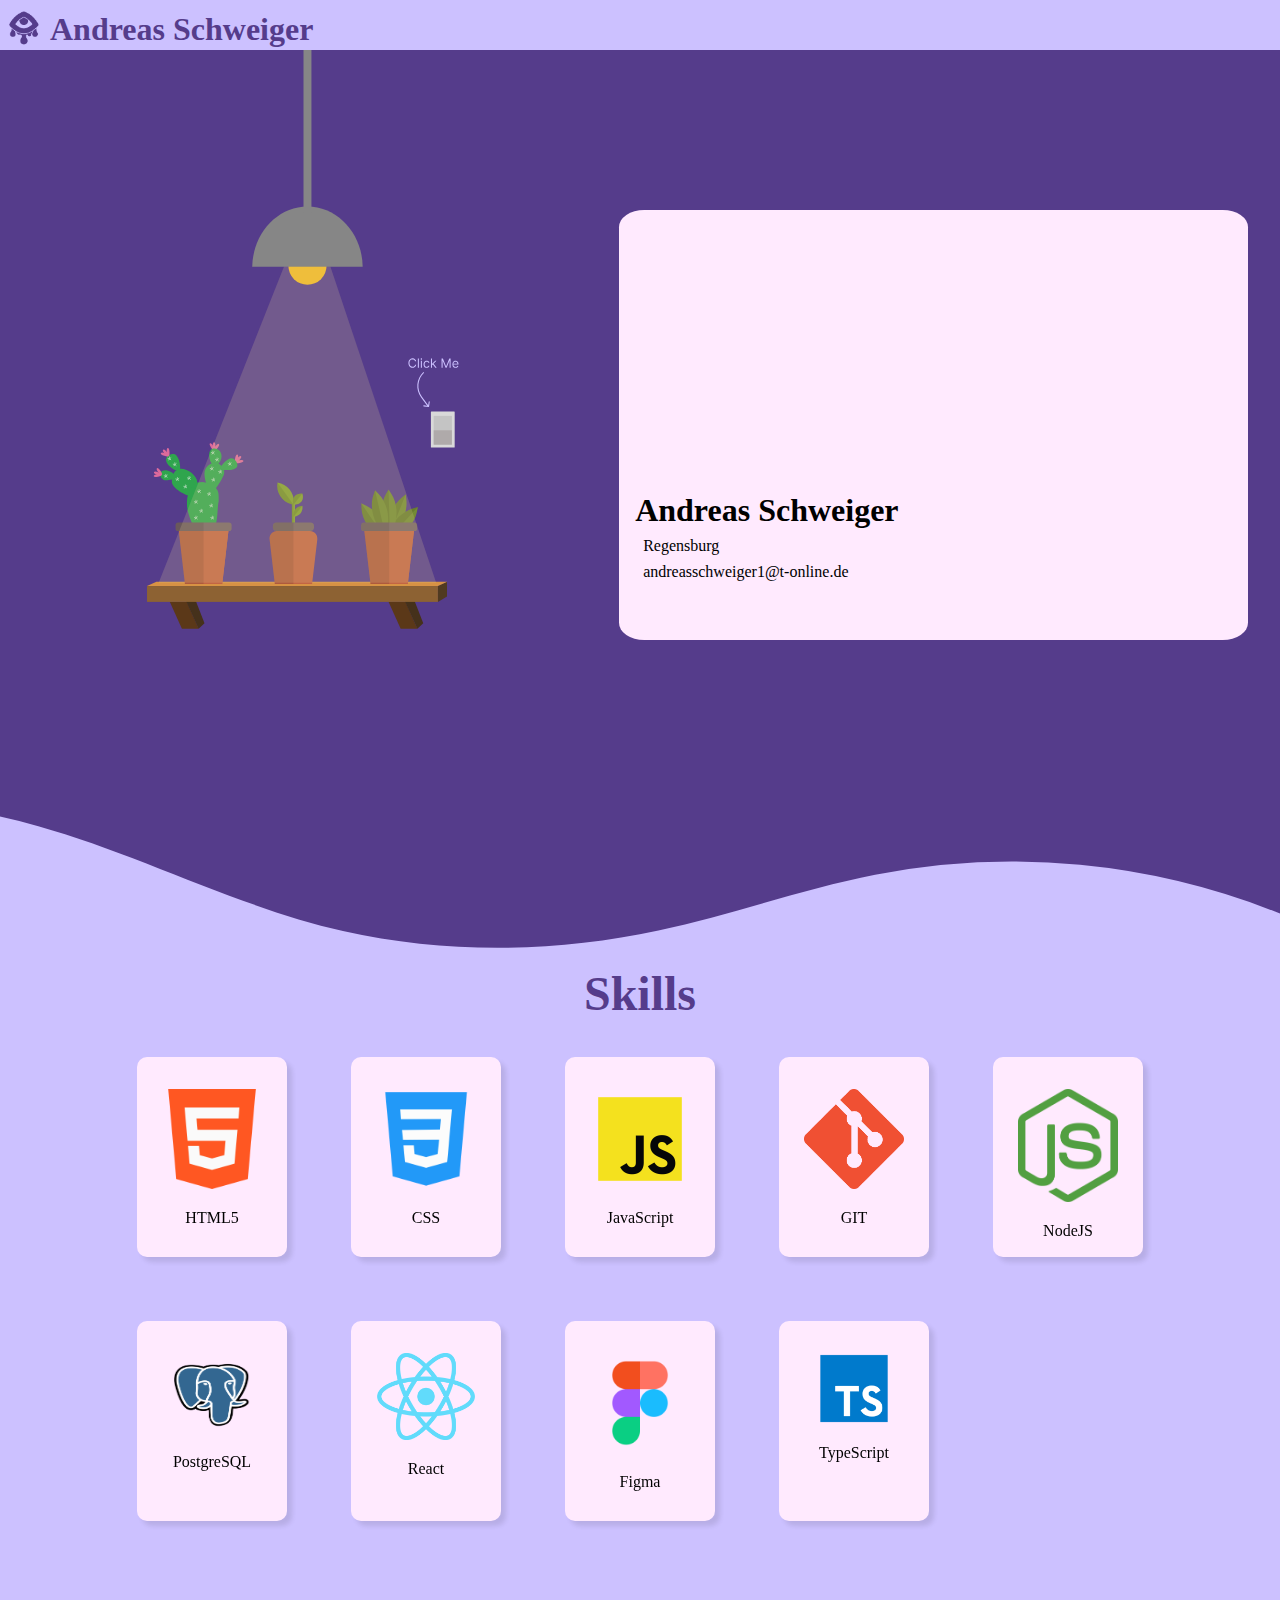
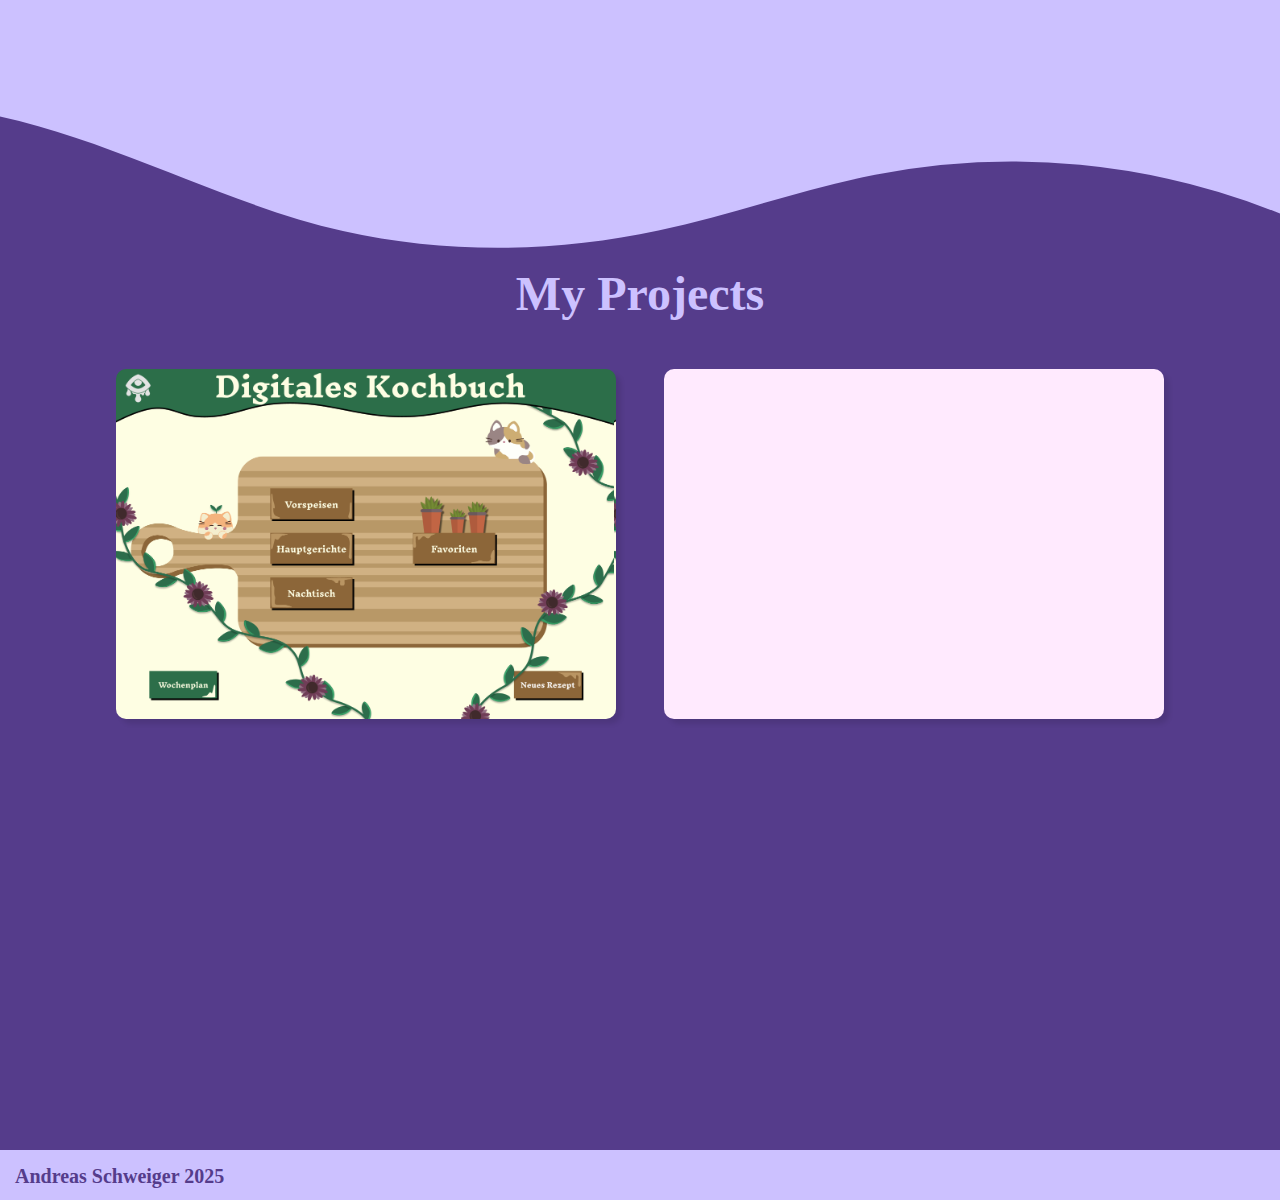
==== commit 38a7db92: "change header and projects" ====
--- a/index.html
+++ b/index.html
@@ -13,14 +13,14 @@
     <nav id="header-nav">
       <div class="container" id="desktop-nav">
         <div>
-          <img src="" alt="" />
           <a href="">
+            <img src="./src/img/takasu_logo_try_1_purple.png" alt="eye-logo" />
             <h1>Andreas Schweiger</h1>
           </a>
           <ul>
-            <li><a href="">About</a></li>
+            <!-- <li><a href="">About</a></li>
             <li><a href="">Projects</a></li>
-            <li><a href="">Resume</a></li>
+            <li><a href="">Resume</a></li> -->
           </ul>
         </div>
       </div>
@@ -1048,11 +1048,15 @@
         <div class="skills grow">
           <div class="flipper">
             <div class="front">
-              <img src="./src/img/sql_logo.png" alt="HTML Logo" />
-              <p>SQL</p>
+              <img
+                id="PostgreSQL"
+                src="./src/img/sql_logo.png"
+                alt="HTML Logo"
+              />
+              <p>PostgreSQL</p>
             </div>
             <div class="back">
-              <h1>SQL</h1>
+              <h1>PostgreSQL</h1>
               <p>Lorem</p>
             </div>
           </div>
@@ -1115,14 +1119,14 @@
     <section id="project-Section">
       <h1>My Projects</h1>
       <div id="projectsGrid">
+        <div id="kochbuch" class="grow"></div>
         <div class="grow"></div>
-        <div class="grow"></div>
-        <div class="grow"></div>
-        <div class="grow"></div>
+        <!-- <div class="grow"></div>
+        <div class="grow"></div> -->
       </div>
     </section>
 
-    <footer>Andreas Schweiger 2024</footer>
+    <footer>Andreas Schweiger 2025</footer>
 
     <script src="./src/js/index.js"></script>
   </body>
--- a/src/css/styles.css
+++ b/src/css/styles.css
@@ -29,7 +29,14 @@
   background-color: #ccc1ff;
   color: #553c8b;
   font-weight: bold;
-}
+  font-size: 20px;
+  padding-top: 15px;
+  padding-left: 15px;
+}
+
+/* footer{
+
+} */
 
 .grow {
   transition: all 0.2s ease-in-out;
@@ -58,8 +65,16 @@
 #header-nav h1 {
   margin: 0;
   color: #553c8b;
-  padding-top: 0.5rem;
+  padding-top: 0.7rem;
   float: left;
+  font-weight: bold;
+}
+
+#header-nav img {
+  height: 50px;
+  width: auto;
+  float: left;
+  scale: 1.2;
 }
 
 #header-nav .col-6 {
@@ -269,6 +284,7 @@
   padding: 1rem;
   font-size: 3rem;
   color: #553c8b;
+  margin-bottom: 20px;
 }
 
 .grid-container {
@@ -319,6 +335,10 @@
   margin-top: 2rem;
 }
 
+#PostgreSQL {
+  height: 80px;
+}
+
 .skills {
   text-align: center;
   background-color: #ffeafe;
@@ -396,6 +416,11 @@
 #projectsGrid > div {
   background-color: #ffeafe;
   border-radius: 10px;
-  width: 400px;
-  height: 250px;
-}
+  width: 500px;
+  height: 350px;
+}
+
+#kochbuch {
+  background-image: url(../img/Kochbuch.png);
+  background-size: contain;
+}
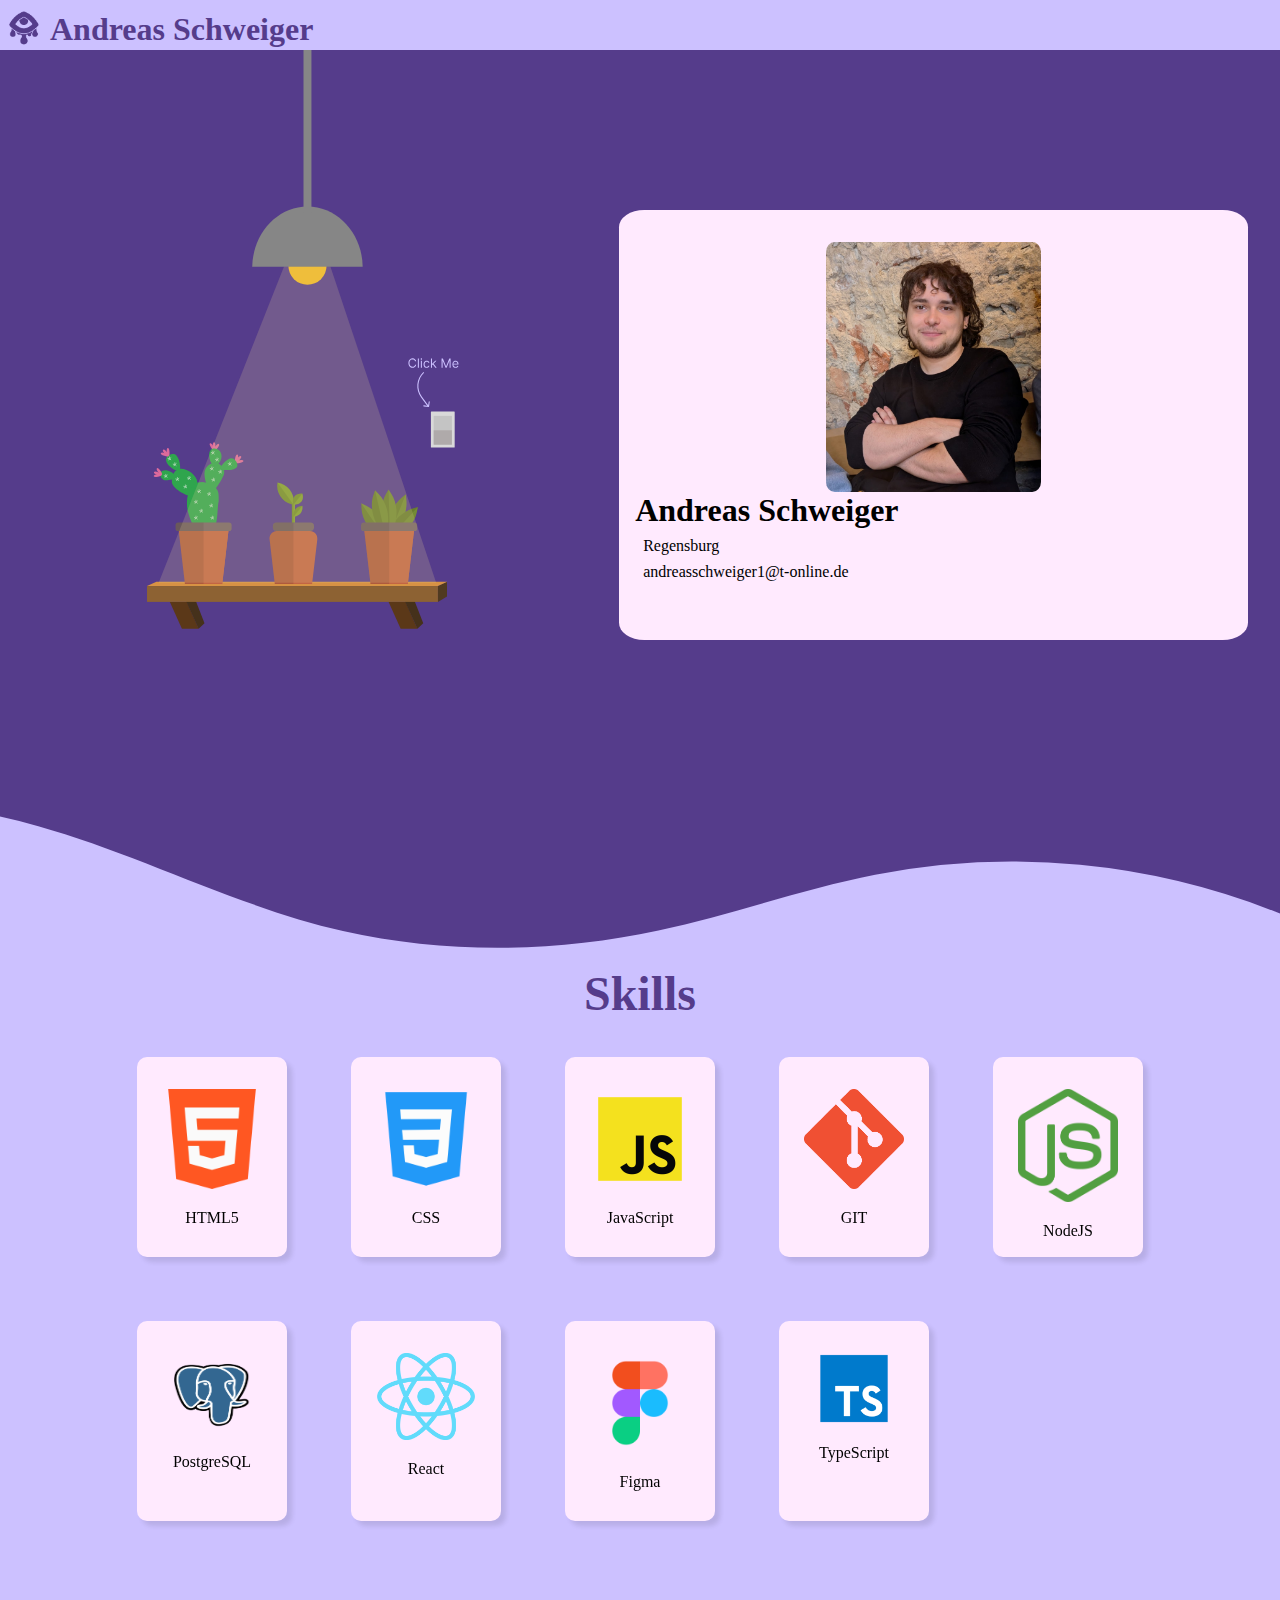
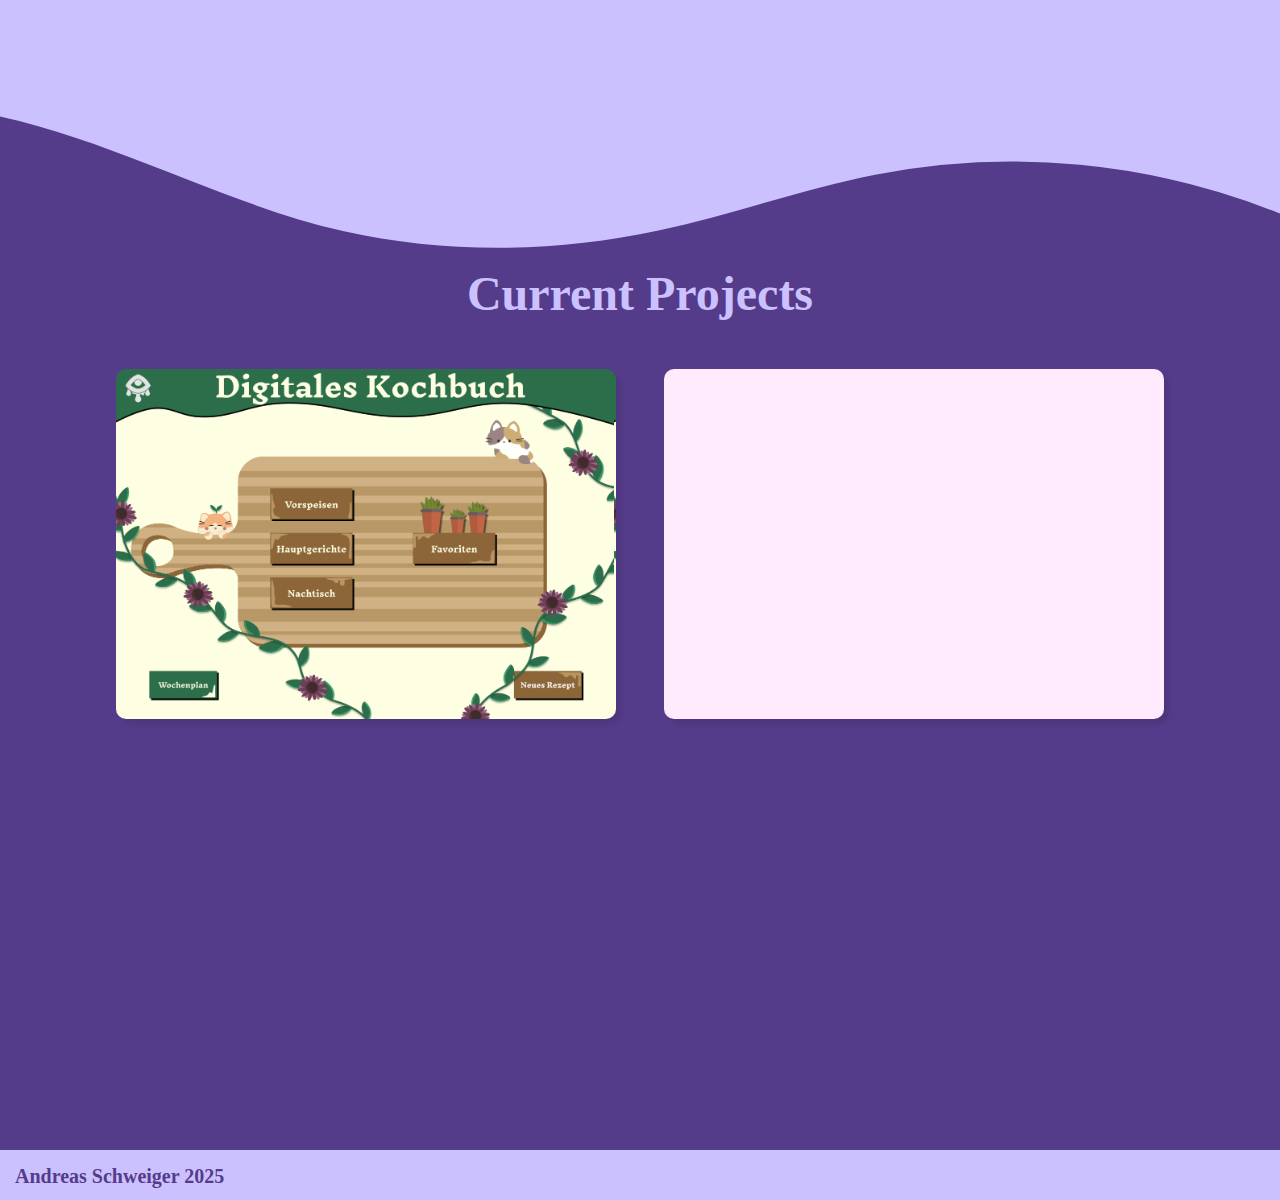
==== commit f4d7051a: "aktualisieren author pic" ====
--- a/index.html
+++ b/index.html
@@ -952,11 +952,7 @@
       </div> -->
 
       <div id="img-container">
-        <img
-          style="visibility: hidden"
-          src="./src/img/Autor_Picture.jpg"
-          alt="Picture of author"
-        />
+        <img src="./src/img/Autor_Picture.jpg" alt="Picture of author" />
         <h1>Andreas Schweiger</h1>
         <p>Regensburg</p>
         <p>andreasschweiger1@t-online.de</p>
@@ -1117,7 +1113,7 @@
     </section>
 
     <section id="project-Section">
-      <h1>My Projects</h1>
+      <h1>Current Projects</h1>
       <div id="projectsGrid">
         <div id="kochbuch" class="grow"></div>
         <div class="grow"></div>
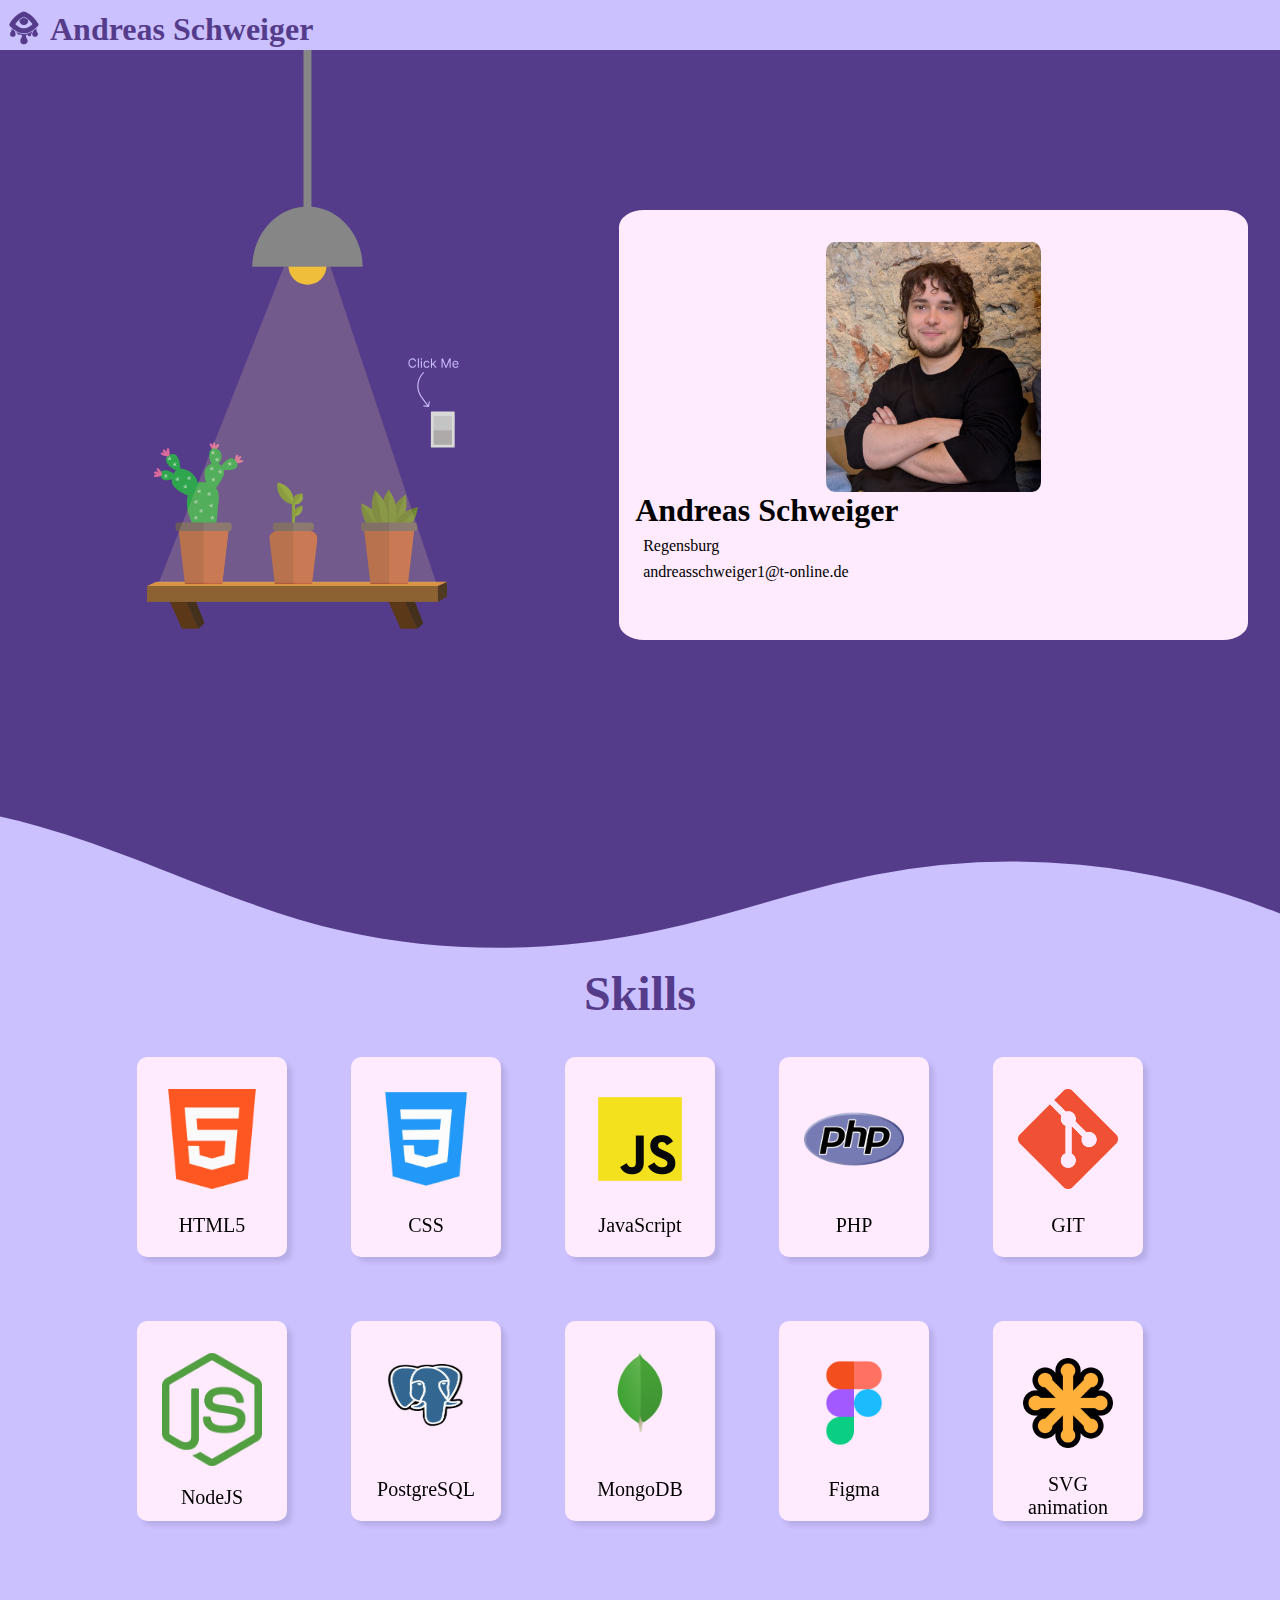
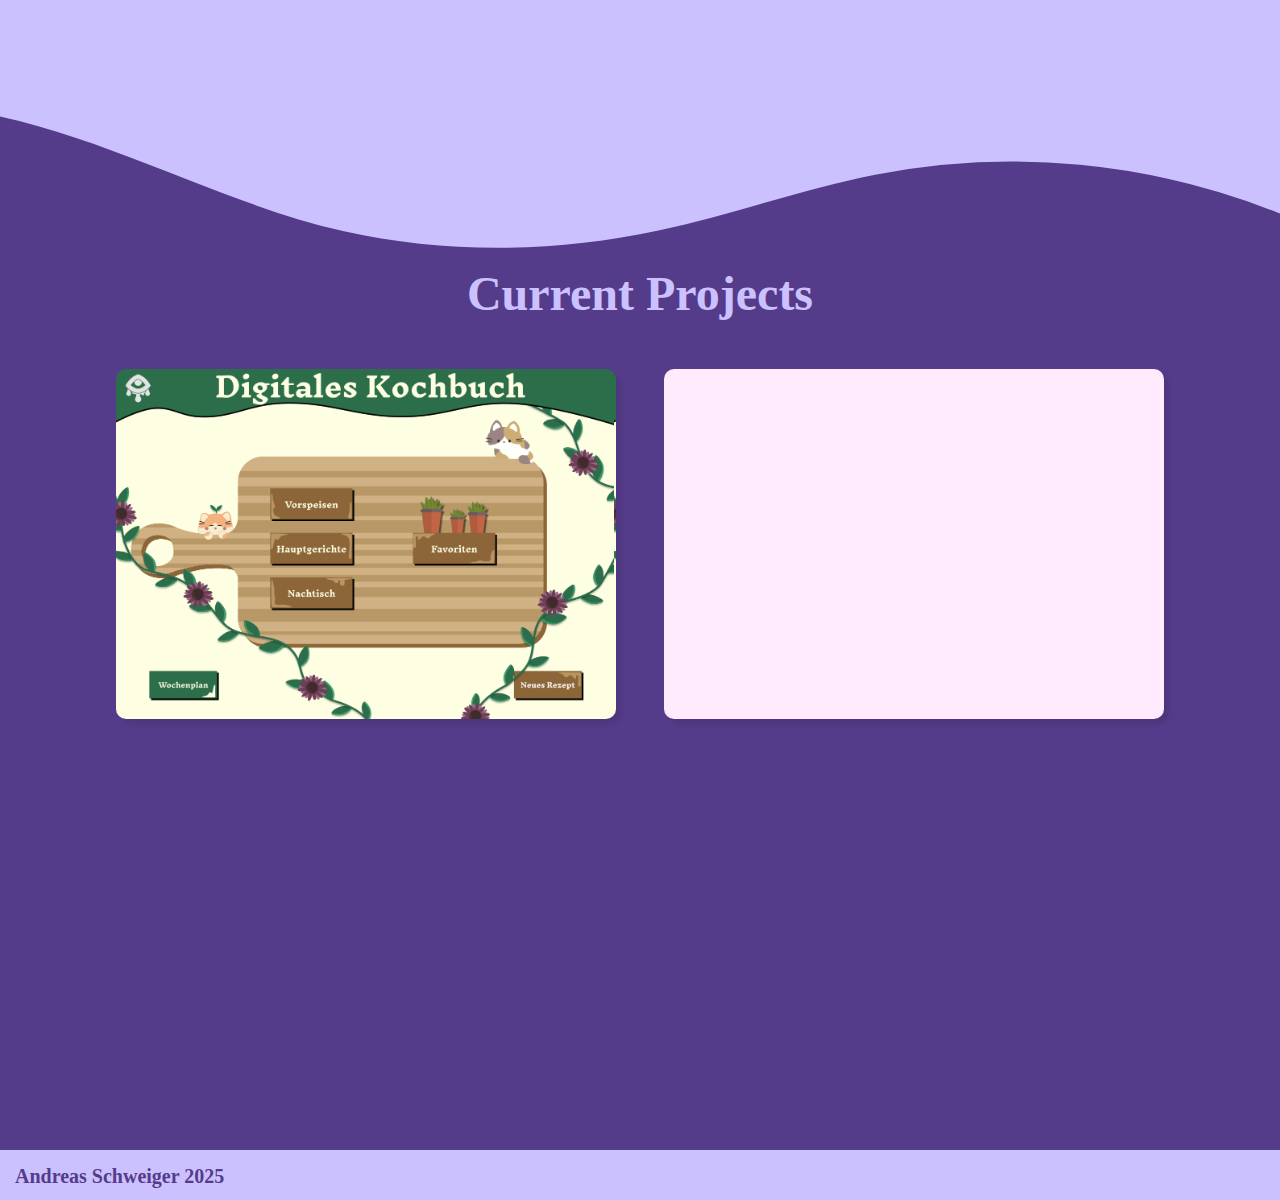
==== commit 180e7c92: "overhall skill section" ====
--- a/index.html
+++ b/index.html
@@ -984,7 +984,7 @@
             </div>
             <div class="back">
               <h1>HTML</h1>
-              <p>Lorem</p>
+              <p>📄🌐🧩</p>
             </div>
           </div>
         </div>
@@ -997,7 +997,7 @@
             </div>
             <div class="back">
               <h1>CSS</h1>
-              <p>Lorem</p>
+              <p>🎨🖌️✨</p>
             </div>
           </div>
         </div>
@@ -1010,7 +1010,20 @@
             </div>
             <div class="back">
               <h1>JavaScript</h1>
-              <p>Lorem</p>
+              <p>⚙️🧩⚡</p>
+            </div>
+          </div>
+        </div>
+
+        <div class="skills grow">
+          <div class="flipper">
+            <div class="front">
+              <img src="./src/img/php.png" alt="HTML Logo" />
+              <p>PHP</p>
+            </div>
+            <div class="back">
+              <h1>PHP</h1>
+              <p>🐘💻🔧</p>
             </div>
           </div>
         </div>
@@ -1023,7 +1036,7 @@
             </div>
             <div class="back">
               <h1>GIT</h1>
-              <p>Lorem</p>
+              <p>🌲🔀🗂️</p>
             </div>
           </div>
         </div>
@@ -1036,7 +1049,7 @@
             </div>
             <div class="back">
               <h1>NodeJS</h1>
-              <p>Lorem</p>
+              <p>🌿⚙️🚀</p>
             </div>
           </div>
         </div>
@@ -1053,7 +1066,7 @@
             </div>
             <div class="back">
               <h1>PostgreSQL</h1>
-              <p>Lorem</p>
+              <p>🐘🗄️🔍</p>
             </div>
           </div>
         </div>
@@ -1061,15 +1074,20 @@
         <div class="skills grow">
           <div class="flipper">
             <div class="front">
-              <img src="./src/img/react_logo.png" alt="HTML Logo" />
-              <p>React</p>
+              <img
+                id="PostgreSQL"
+                src="./src/img/mongoDB.png"
+                alt="HTML Logo"
+              />
+              <p>MongoDB</p>
             </div>
             <div class="back">
-              <h1>React</h1>
-              <p>Lorem</p>
+              <h1>MongoDB</h1>
+              <p>🍃💾📊</p>
             </div>
           </div>
         </div>
+
 
         <div class="skills grow">
           <div class="flipper">
@@ -1079,24 +1097,24 @@
             </div>
             <div class="back">
               <h1>Figma</h1>
-              <p>Lorem</p>
+              <p>🎨🧩🖌️</p>
             </div>
           </div>
         </div>
-
+        
         <div class="skills grow">
           <div class="flipper">
             <div class="front">
-              <img src="./src/img/ts_logo.png" alt="HTML Logo" />
-              <p>TypeScript</p>
+              <img src="./src/img/svg.png" alt="HTML Logo" />
+              <p>SVG animation</p>
             </div>
             <div class="back">
-              <h1>TypeScript</h1>
-              <p>Lorem</p>
+              <h1>SVG</h1>
+              <p>🖼️🎞️✨</p>
             </div>
           </div>
         </div>
-      </div>
+
       <div class="wave">
         <svg
           data-name="Layer 1"
@@ -1115,10 +1133,14 @@
     <section id="project-Section">
       <h1>Current Projects</h1>
       <div id="projectsGrid">
-        <div id="kochbuch" class="grow"></div>
-        <div class="grow"></div>
-        <!-- <div class="grow"></div>
-        <div class="grow"></div> -->
+        <a href="./project1.html">
+          <div id="kochbuch" class="grow"></div>
+        </a>
+
+        <a href="./project2.html">
+          <div id="SIM" class="grow"></div>
+        </a>
+       
       </div>
     </section>
 
--- a/src/css/styles.css
+++ b/src/css/styles.css
@@ -375,12 +375,32 @@
 .front {
   background-color: #ffeafe;
   box-shadow: 5px 5px 5px rgba(0, 0, 0, 0.1);
+  display: flex;
+  flex-direction: column;
+  align-items: center;
+  justify-content: space-between;
+}
+
+.front > p {
+  position: relative;
+  bottom: 0;
+  font-size: 20px;
 }
 
 .back {
   background-color: #ffeafe;
   transform: rotateY(180deg);
   box-shadow: 15px 15px 15px rgba(0, 0, 0, 0.1);
+  align-items: center;
+  justify-content: space-between;
+}
+
+.back h1 {
+  margin-top: 20px;
+}
+
+.back p {
+  font-size: 35px;
 }
 
 /* ===Projects Section=== */
@@ -413,7 +433,7 @@
   }
 }
 
-#projectsGrid > div {
+#projectsGrid div {
   background-color: #ffeafe;
   border-radius: 10px;
   width: 500px;
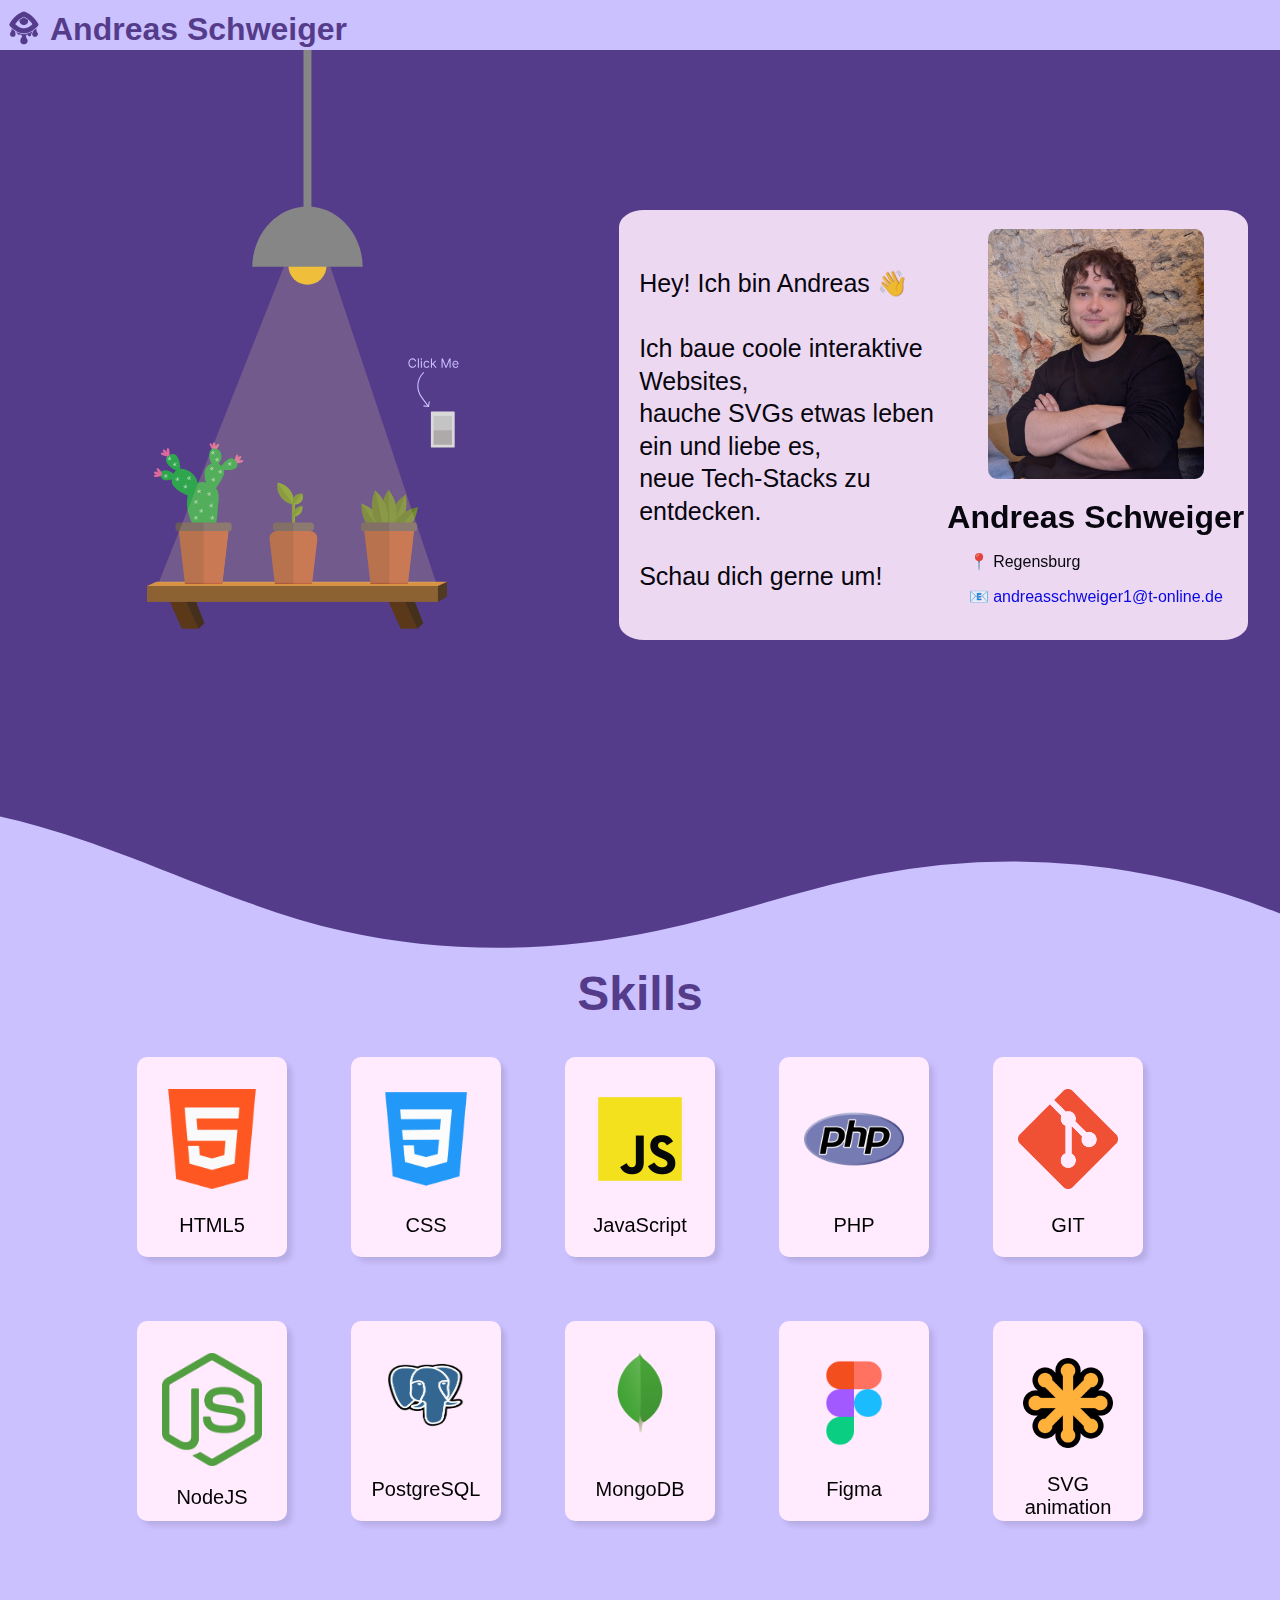
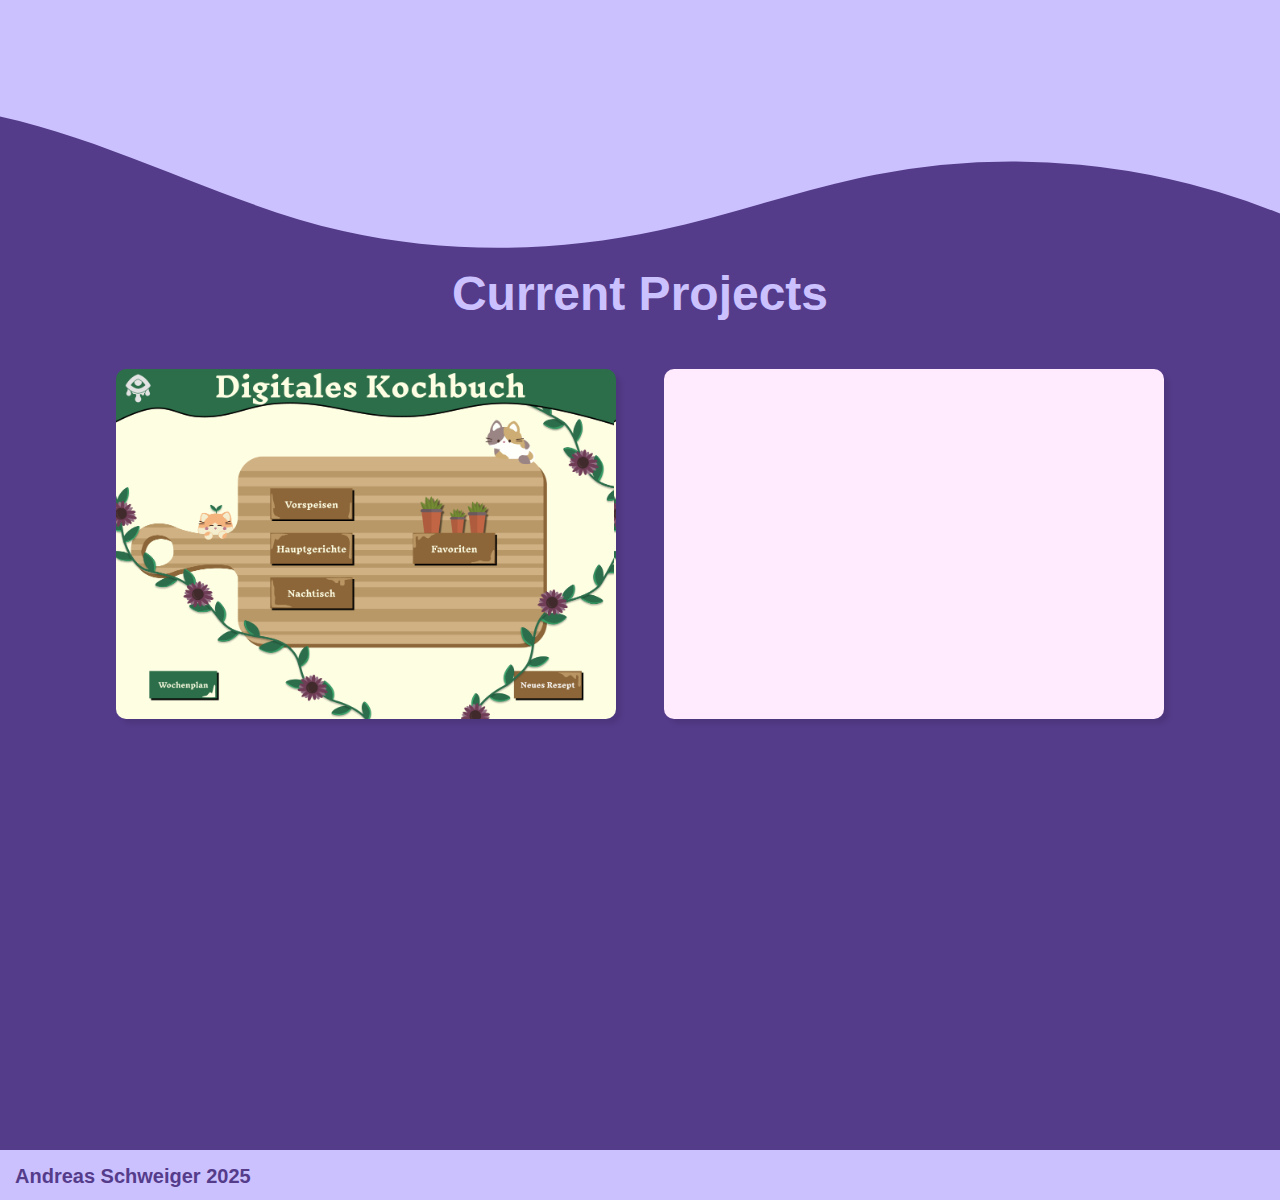
==== commit ffd38738: "overhall about me" ====
--- a/index.html
+++ b/index.html
@@ -947,15 +947,20 @@
           />
         </svg>
       </div>
-      <!-- <div id="about-container" style="display: none">
-        <a href="mailto:andreasschweiger1@t-online.de">Contact</a>
-      </div> -->
 
       <div id="img-container">
-        <img src="./src/img/Autor_Picture.jpg" alt="Picture of author" />
-        <h1>Andreas Schweiger</h1>
-        <p>Regensburg</p>
-        <p>andreasschweiger1@t-online.de</p>
+        <div id="left">
+          <p>Hey! Ich bin Andreas 👋<br><br>
+            Ich baue coole interaktive Websites,<br> hauche SVGs etwas leben ein und liebe es,<br> neue Tech-Stacks zu entdecken. <br><br> Schau dich gerne um!</p>
+        </div>
+        <div id="right">
+          <img src="./src/img/Autor_Picture.jpg" alt="Picture of author" />
+          <h1>Andreas Schweiger</h1>
+          <div>
+            <p>📍 Regensburg</p>
+            <a href="mailto:andreasschweiger1@t-online.de"><p>📧 andreasschweiger1@t-online.de</p></a>
+          </div>
+        </div>
       </div>
 
       <div class="wave">
--- a/src/css/styles.css
+++ b/src/css/styles.css
@@ -11,6 +11,7 @@
 
 * {
   box-sizing: border-box;
+  font-family: Arial, Helvetica, sans-serif;
 }
 
 /* ===GENERELL=== */
@@ -143,9 +144,38 @@
   background-color: #ffeafe;
   border-radius: 4%;
   margin-right: 2rem;
-
   margin-top: 10rem;
-}
+  display: flex;
+  justify-content: space-evenly;
+  opacity: 0.9;
+}
+
+#img-container #left {
+  width: 50%;
+  margin-left: 20px;
+}
+
+#img-container #left p {
+  font-size: 25px;
+  line-height: 1.3;
+}
+
+#img-container #right a {
+  text-decoration: none;
+}
+
+#img-container #right {
+  width: 50%;
+  display: flex;
+  flex-direction: column;
+  align-items: center;
+  justify-content: center;
+}
+
+#img-container #right img {
+  margin-bottom: 20px;
+}
+
 @media (max-width: 1133px) {
   .svgContainer {
     display: none;
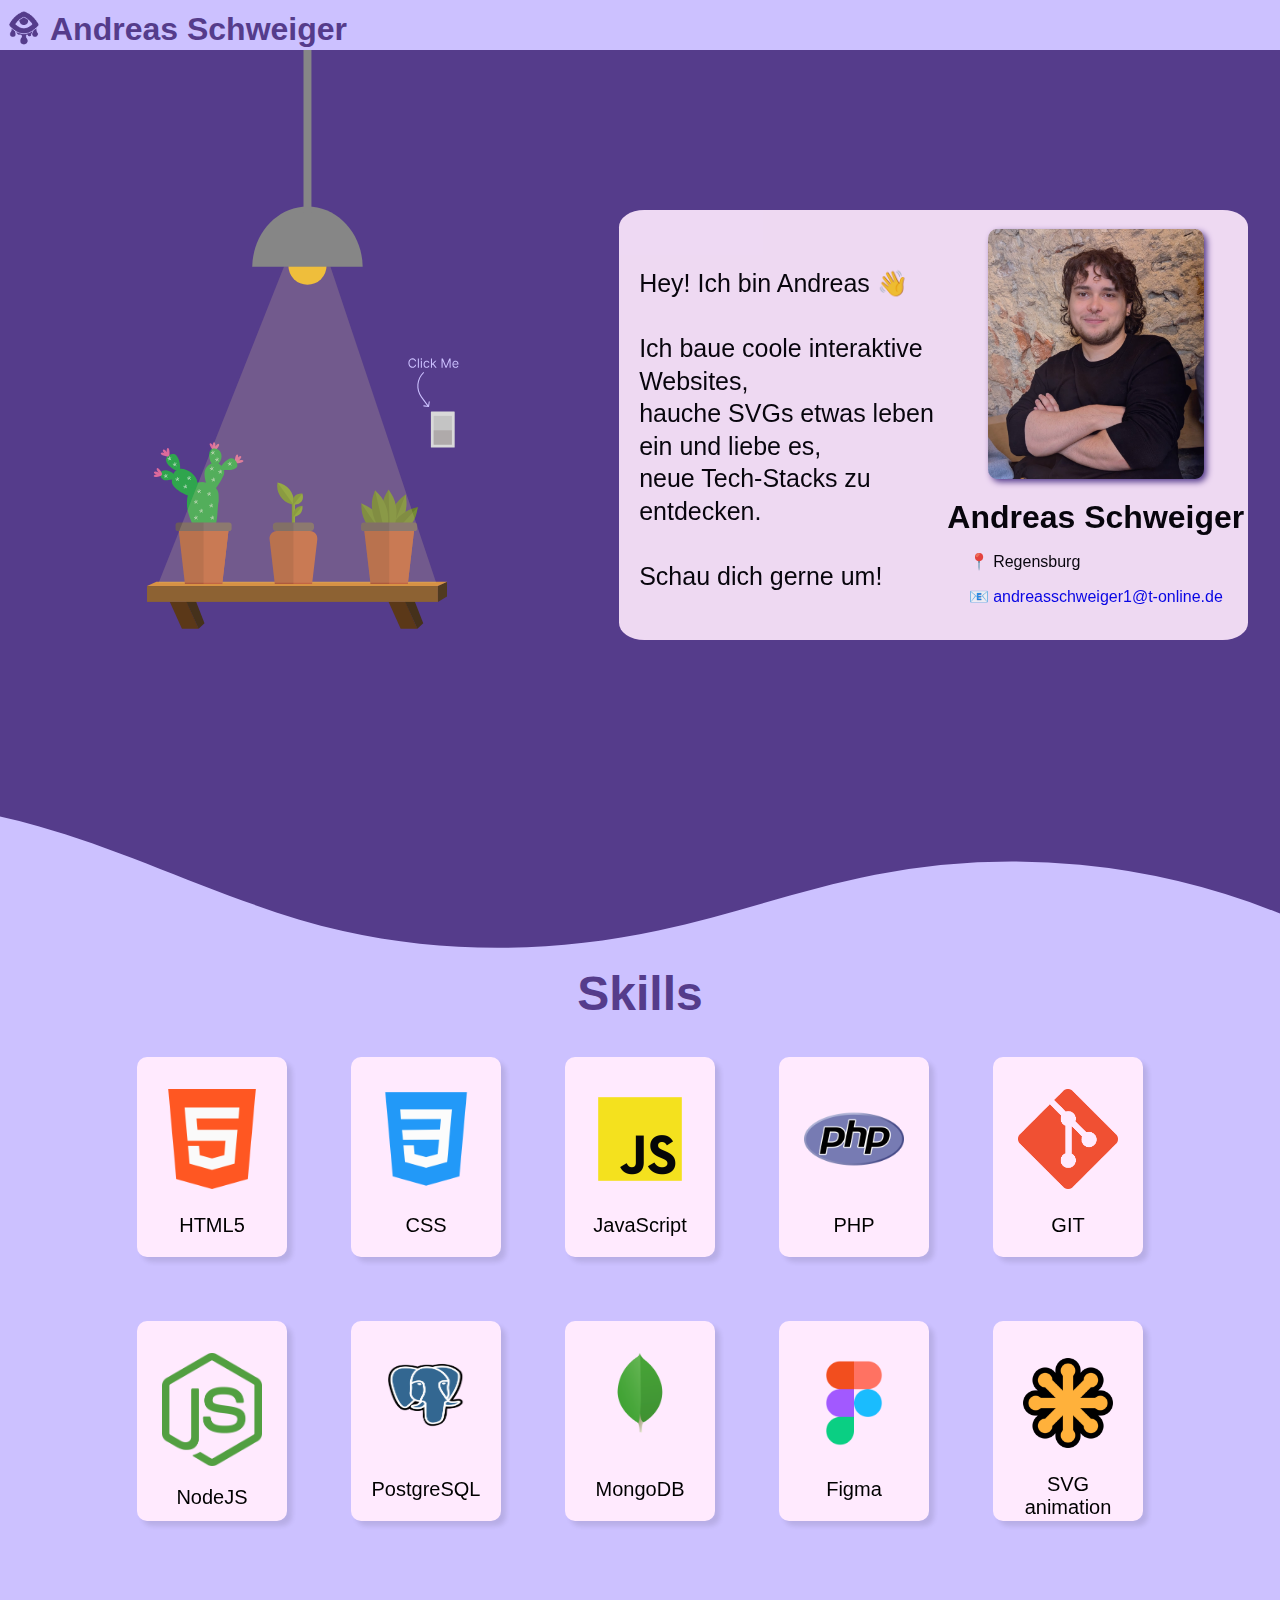
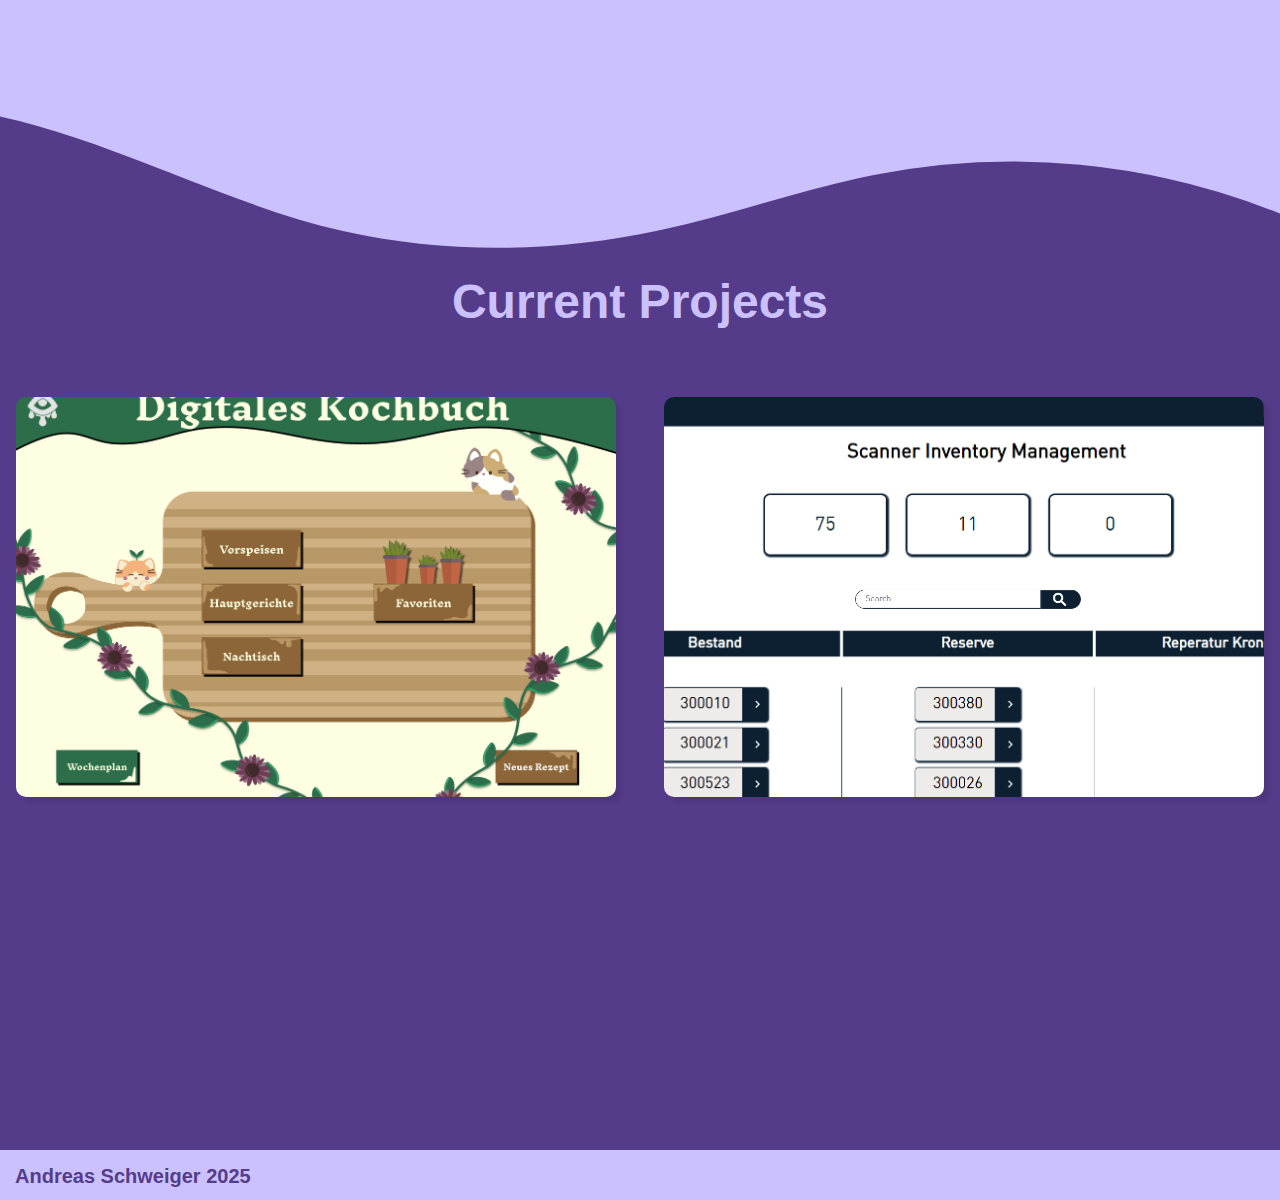
==== commit 465149ae: "optimize for mobile" ====
--- a/index.html
+++ b/index.html
@@ -950,7 +950,7 @@
 
       <div id="img-container">
         <div id="left">
-          <p>Hey! Ich bin Andreas 👋<br><br>
+          <p class="text">Hey! Ich bin Andreas 👋<br><br>
             Ich baue coole interaktive Websites,<br> hauche SVGs etwas leben ein und liebe es,<br> neue Tech-Stacks zu entdecken. <br><br> Schau dich gerne um!</p>
         </div>
         <div id="right">
--- a/src/css/styles.css
+++ b/src/css/styles.css
@@ -107,6 +107,12 @@
 
 @media (max-width: 423px) {
   #header-nav ul {
+    display: none;
+  }
+}
+
+@media (max-width: 860px) {
+  #header-nav h1 {
     display: none;
   }
 }
@@ -174,46 +180,7 @@
 
 #img-container #right img {
   margin-bottom: 20px;
-}
-
-@media (max-width: 1133px) {
-  .svgContainer {
-    display: none;
-  }
-
-  #lightSwitch {
-    display: none;
-  }
-
-  #img-container {
-    margin: 0;
-  }
-
-  #about-me-section {
-    align-items: center;
-    justify-content: center;
-  }
-}
-
-@media (max-width: 720px) {
-  #img-container {
-    width: 550px;
-    height: 330px;
-  }
-}
-
-@media (max-width: 590px) {
-  #img-container {
-    width: 500px;
-    height: 300px;
-  }
-}
-
-@media (max-width: 530px) {
-  #img-container {
-    width: 260px;
-    height: 450px;
-  }
+  filter: drop-shadow(3px 3px 3px #553c8b);
 }
 
 /* @media (max-width: 1403px) {
@@ -301,6 +268,70 @@
 
 .wave .waveDark {
   fill: #553c8b;
+}
+
+@media (max-width: 1133px) {
+  .svgContainer {
+    display: none;
+  }
+
+  #lightSwitch {
+    display: none;
+  }
+
+  #img-container {
+    margin: 0;
+  }
+
+  #about-me-section {
+    align-items: center;
+    justify-content: center;
+  }
+}
+
+@media (max-width: 720px) {
+  #img-container {
+    width: 550px;
+    height: 370px;
+  }
+  #img-container #left p {
+    font-size: 20px;
+  }
+}
+
+@media (max-width: 590px) {
+  #img-container {
+    width: 500px;
+    height: 370px;
+  }
+  #img-container #right img {
+    height: 200px;
+    width: auto;
+  }
+}
+
+@media (max-width: 530px) {
+  #img-container {
+    width: 450px;
+    height: 450px;
+  }
+  #img-container #right img {
+    height: 200px;
+    width: auto;
+  }
+}
+
+@media (max-width: 530px) {
+  #img-container {
+    width: 420px;
+    height: 450px;
+  }
+  #img-container #right {
+    display: none;
+  }
+  #img-container #left p {
+    font-size: 22px;
+  }
 }
 
 /* ===SKILLS-SECTION===*/
@@ -353,12 +384,6 @@
   }
 }
 
-@media (max-width: 400px) {
-  .grid-container {
-    grid-template-columns: auto;
-  }
-}
-
 .skills img {
   width: 100px;
   height: auto;
@@ -433,6 +458,21 @@
   font-size: 35px;
 }
 
+@media (max-width: 402px) {
+  .grid-container {
+    grid-template-columns: auto auto;
+  }
+  .skills {
+    width: 100px;
+    height: 150px;
+  }
+
+  .skills img {
+    width: 50px;
+    height: auto;
+  }
+}
+
 /* ===Projects Section=== */
 
 #project-Section {
@@ -441,9 +481,10 @@
 
 #project-Section > h1 {
   text-align: center;
-  padding-top: 1rem;
+  padding-top: 1.5rem;
   font-size: 3rem;
   color: #ccc1ff;
+  margin-bottom: 20px;
 }
 
 #projectsGrid {
@@ -453,24 +494,107 @@
   padding-top: 3rem;
   gap: 3rem;
 }
-@media (max-width: 860px) {
+
+#projectsGrid div {
+  background-color: #ffeafe;
+  border-radius: 10px;
+  width: 600px;
+  height: 400px;
+}
+
+#kochbuch {
+  background-image: url(../img/Kochbuch.png);
+  background-size: cover;
+  background-position: center center;
+  background-repeat: no-repeat;
+}
+
+#SIM {
+  background-image: url(../img/SIM.png);
+  background-size: cover;
+  background-position: center center;
+  background-repeat: no-repeat;
+}
+
+@media (max-width: 1260px) {
+  #projectsGrid {
+    grid-template-columns: auto auto;
+    grid-template-rows: auto;
+  }
+
+  #projectsGrid div {
+    width: 500px;
+    height: 350px;
+  }
+}
+
+@media (max-width: 1064px) {
+  #projectsGrid {
+    grid-template-columns: auto auto;
+    grid-template-rows: auto;
+  }
+
+  #projectsGrid div {
+    width: 400px;
+    height: 300px;
+  }
+}
+
+@media (max-width: 870px) {
   #projectsGrid {
     grid-template-columns: auto;
     grid-template-rows: auto auto;
   }
-  #projectsGrid > div:not(:nth-child(-n + 2)) {
-    display: none;
-  }
-}
-
-#projectsGrid div {
-  background-color: #ffeafe;
-  border-radius: 10px;
-  width: 500px;
-  height: 350px;
-}
-
-#kochbuch {
-  background-image: url(../img/Kochbuch.png);
-  background-size: contain;
-}
+
+  #projectsGrid div {
+    width: 350px;
+    height: 250px;
+  }
+}
+
+@media (max-width: 370px) {
+  #projectsGrid div {
+    width: 300px;
+    height: 220px;
+  }
+  #img-container #left p {
+    font-size: 20px;
+  }
+}
+
+/* ===Project sites=== */
+
+#main {
+  background-color: #553c8b;
+  display: flex;
+}
+
+#main div {
+  width: 50%;
+  margin: 20px;
+  justify-content: center;
+  align-items: center;
+  height: 100%;
+}
+
+#main div img {
+  width: 100%;
+  border-radius: 15px;
+}
+
+.main_left {
+  display: flex;
+  justify-content: center;
+  align-items: center;
+  transform: translateY(-50px);
+}
+
+.main_right {
+}
+
+.main_right h1 {
+  text-align: center;
+  color: #ccc1ff;
+  font-size: 2.3rem;
+  margin-top: 20px;
+}
